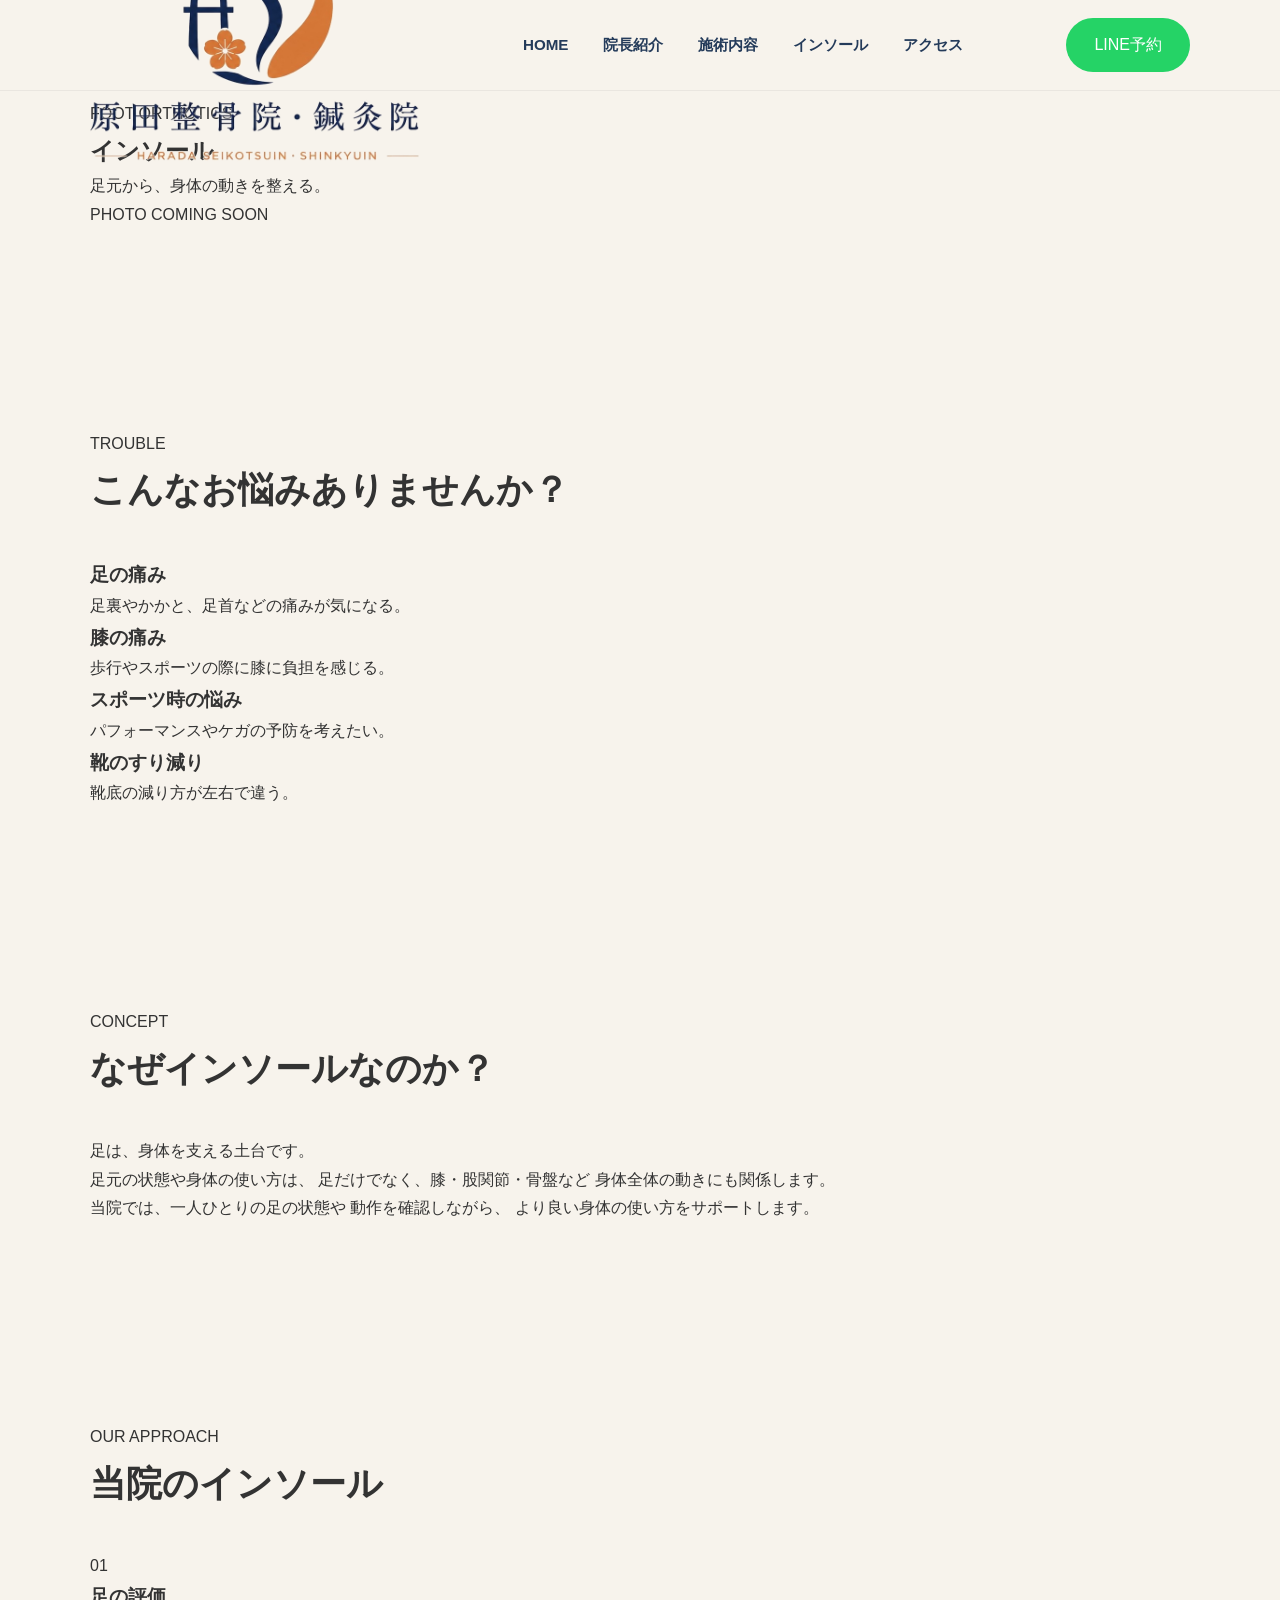
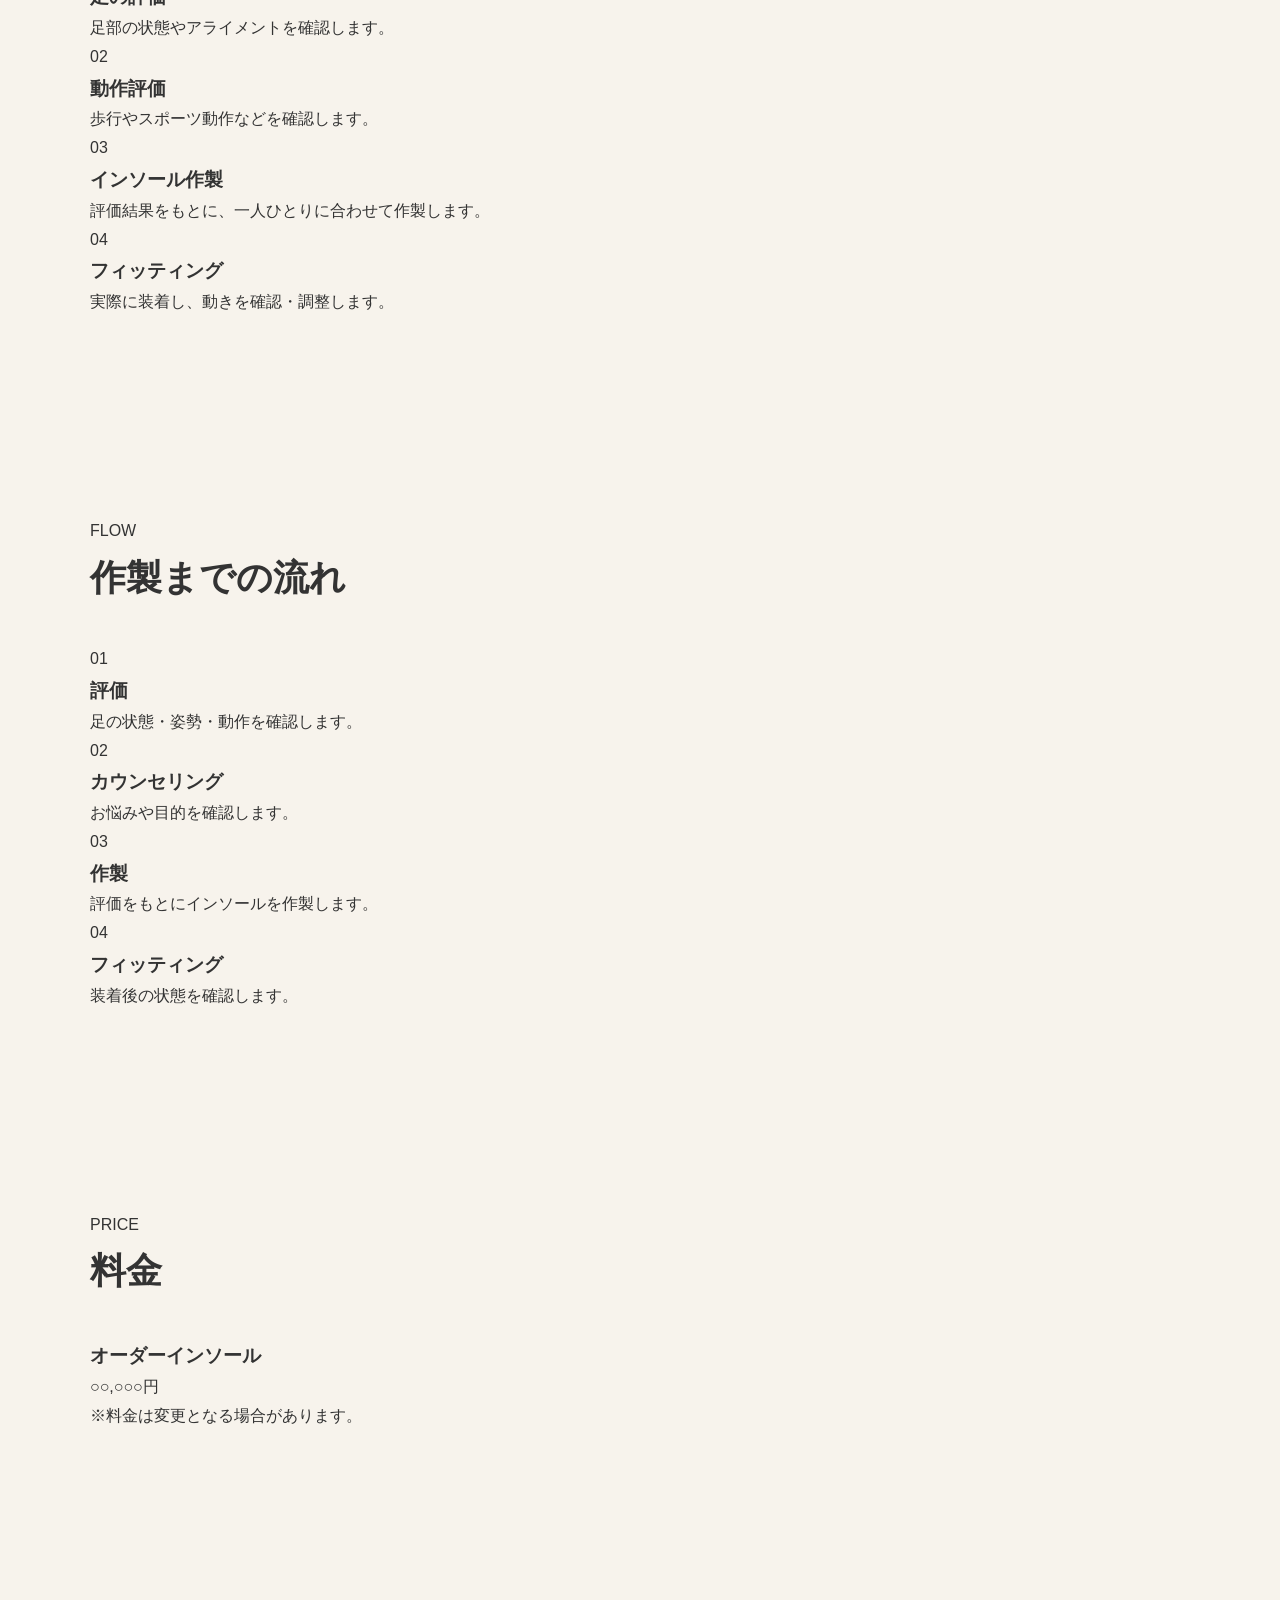
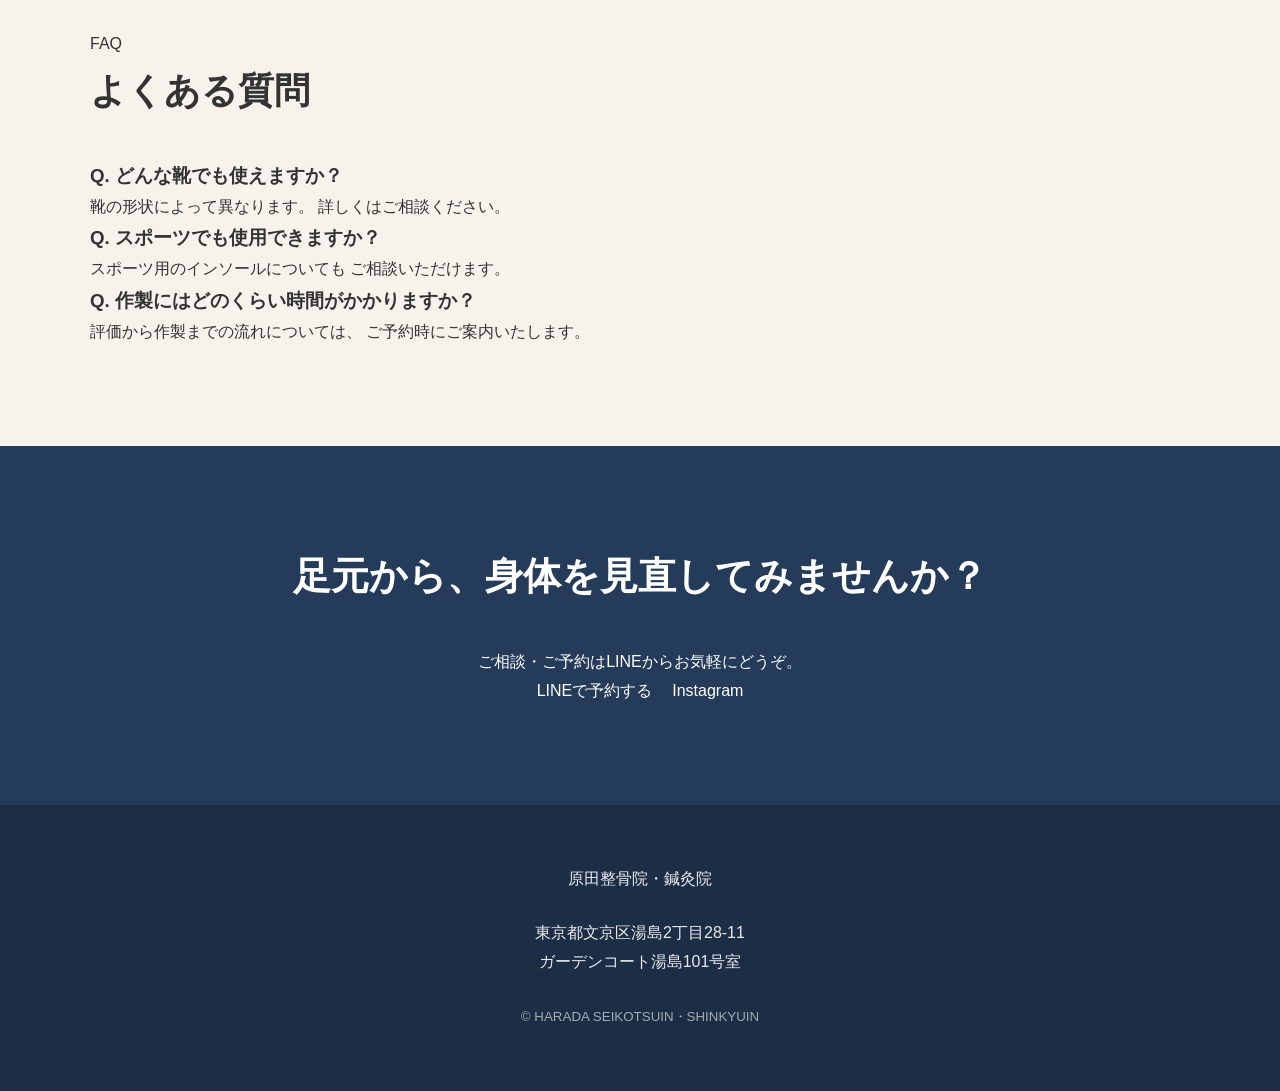
==== insole.html @ f0c3539f "Create insole.html" ====
<!DOCTYPE html>
<html lang="ja">

<head>
    <meta charset="UTF-8">

    <meta name="viewport" content="width=device-width, initial-scale=1.0">

    <title>インソール | 原田整骨院・鍼灸院</title>

    <meta name="description"
        content="原田整骨院・鍼灸院のインソールについて。足元から身体の動きを整え、一人ひとりに合わせたインソールをご提案します。">

    <link rel="stylesheet" href="style.css">

</head>

<body>

<!-- ==========================
     Header
=========================== -->

<header class="header">

    <div class="container header-inner">

        <a href="index.html" class="logo">
            <img src="logo-transparent.png" alt="原田整骨院・鍼灸院">
        </a>

        <nav class="nav">
            <ul>
                <li><a href="index.html">HOME</a></li>
                <li><a href="index.html#about">院長紹介</a></li>
                <li><a href="index.html#treatment">施術内容</a></li>
                <li><a href="insole.html">インソール</a></li>
                <li><a href="index.html#access">アクセス</a></li>
            </ul>
        </nav>

        <a href="https://line.me/R/ti/p/@600itvvo"
           class="reserve-btn">
            LINE予約
        </a>

        <button class="hamburger">
            <span></span>
            <span></span>
            <span></span>
        </button>

    </div>

</header>


<!-- ==========================
     Page Hero
=========================== -->

<section class="insole-hero">

    <div class="container">

        <p class="section-label">
            FOOT ORTHOTICS
        </p>

        <h1>
            インソール
        </h1>

        <p class="insole-catch">
            足元から、身体の動きを整える。
        </p>

        <div class="insole-hero-image">
            <span>PHOTO COMING SOON</span>
        </div>

    </div>

</section>


<!-- ==========================
     Trouble
=========================== -->

<section class="insole-section">

    <div class="container">

        <p class="section-label">
            TROUBLE
        </p>

        <h2>
            こんなお悩みありませんか？
        </h2>

        <div class="insole-trouble-grid">

            <div class="insole-card">
                <h3>足の痛み</h3>
                <p>
                    足裏やかかと、足首などの痛みが気になる。
                </p>
            </div>

            <div class="insole-card">
                <h3>膝の痛み</h3>
                <p>
                    歩行やスポーツの際に膝に負担を感じる。
                </p>
            </div>

            <div class="insole-card">
                <h3>スポーツ時の悩み</h3>
                <p>
                    パフォーマンスやケガの予防を考えたい。
                </p>
            </div>

            <div class="insole-card">
                <h3>靴のすり減り</h3>
                <p>
                    靴底の減り方が左右で違う。
                </p>
            </div>

        </div>

    </div>

</section>


<!-- ==========================
     Concept
=========================== -->

<section class="insole-section insole-section-beige">

    <div class="container narrow">

        <p class="section-label">
            CONCEPT
        </p>

        <h2>
            なぜインソールなのか？
        </h2>

        <p class="insole-lead">
            足は、身体を支える土台です。
        </p>

        <p>
            足元の状態や身体の使い方は、
            足だけでなく、膝・股関節・骨盤など
            身体全体の動きにも関係します。
        </p>

        <p>
            当院では、一人ひとりの足の状態や
            動作を確認しながら、
            より良い身体の使い方をサポートします。
        </p>

    </div>

</section>


<!-- ==========================
     Point
=========================== -->

<section class="insole-section">

    <div class="container">

        <p class="section-label">
            OUR APPROACH
        </p>

        <h2>
            当院のインソール
        </h2>

        <div class="insole-points">

            <div class="insole-point">
                <span>01</span>
                <h3>足の評価</h3>
                <p>
                    足部の状態やアライメントを確認します。
                </p>
            </div>

            <div class="insole-point">
                <span>02</span>
                <h3>動作評価</h3>
                <p>
                    歩行やスポーツ動作などを確認します。
                </p>
            </div>

            <div class="insole-point">
                <span>03</span>
                <h3>インソール作製</h3>
                <p>
                    評価結果をもとに、一人ひとりに合わせて作製します。
                </p>
            </div>

            <div class="insole-point">
                <span>04</span>
                <h3>フィッティング</h3>
                <p>
                    実際に装着し、動きを確認・調整します。
                </p>
            </div>

        </div>

    </div>

</section>


<!-- ==========================
     Flow
=========================== -->

<section class="insole-section insole-section-beige">

    <div class="container">

        <p class="section-label">
            FLOW
        </p>

        <h2>
            作製までの流れ
        </h2>

        <div class="insole-flow">

            <div>
                <span>01</span>
                <h3>評価</h3>
                <p>足の状態・姿勢・動作を確認します。</p>
            </div>

            <div>
                <span>02</span>
                <h3>カウンセリング</h3>
                <p>お悩みや目的を確認します。</p>
            </div>

            <div>
                <span>03</span>
                <h3>作製</h3>
                <p>評価をもとにインソールを作製します。</p>
            </div>

            <div>
                <span>04</span>
                <h3>フィッティング</h3>
                <p>装着後の状態を確認します。</p>
            </div>

        </div>

    </div>

</section>


<!-- ==========================
     Price
=========================== -->

<section class="insole-section">

    <div class="container narrow">

        <p class="section-label">
            PRICE
        </p>

        <h2>
            料金
        </h2>

        <div class="price-box">

            <h3>
                オーダーインソール
            </h3>

            <p class="price">
                ○○,○○○円
            </p>

            <p>
                ※料金は変更となる場合があります。
            </p>

        </div>

    </div>

</section>


<!-- ==========================
     FAQ
=========================== -->

<section class="insole-section insole-section-beige">

    <div class="container narrow">

        <p class="section-label">
            FAQ
        </p>

        <h2>
            よくある質問
        </h2>

        <div class="faq">

            <div class="faq-item">
                <h3>Q. どんな靴でも使えますか？</h3>
                <p>
                    靴の形状によって異なります。
                    詳しくはご相談ください。
                </p>
            </div>

            <div class="faq-item">
                <h3>Q. スポーツでも使用できますか？</h3>
                <p>
                    スポーツ用のインソールについても
                    ご相談いただけます。
                </p>
            </div>

            <div class="faq-item">
                <h3>Q. 作製にはどのくらい時間がかかりますか？</h3>
                <p>
                    評価から作製までの流れについては、
                    ご予約時にご案内いたします。
                </p>
            </div>

        </div>

    </div>

</section>


<!-- ==========================
     CTA
=========================== -->

<section class="cta">

    <div class="container">

        <h2>
            足元から、身体を見直してみませんか？
        </h2>

        <p>
            ご相談・ご予約はLINEからお気軽にどうぞ。
        </p>

        <div class="cta-buttons">

            <a href="https://line.me/R/ti/p/@600itvvo"
               class="cta-btn">
                LINEで予約する
            </a>

            <a href="https://www.instagram.com/haradaseikotuin.sinkyuin/"
               class="cta-btn"
               target="_blank"
               rel="noopener">
                Instagram
            </a>

        </div>

    </div>

</section>


<!-- ==========================
     Footer
=========================== -->

<footer class="footer">

    <div class="container">

        <p>
            原田整骨院・鍼灸院
        </p>

        <p>
            東京都文京区湯島2丁目28-11<br>
            ガーデンコート湯島101号室
        </p>

        <small>
            © HARADA SEIKOTSUIN・SHINKYUIN
        </small>

    </div>

</footer>

</body>
</html>
---- style.css ----
/* ===============================
   Harada Osteopathic Clinic
   style.css
=============================== */

:root{

    --main:#243B5A;
    --accent:#C7A66A;
    --bg:#F7F3EC;
    --white:#ffffff;
    --text:#333333;

}

*{
    margin:0;
    padding:0;
    box-sizing:border-box;
}

html{

    scroll-behavior:smooth;

}

body{

    font-family:"Noto Sans JP",sans-serif;

    background:var(--bg);

    color:var(--text);

    line-height:1.8;

    overflow-x:hidden;

}

img{

    width:100%;

    display:block;

}

a{

    text-decoration:none;

    color:inherit;

}

ul{

    list-style:none;

}

.container{

    width:min(1100px,90%);

    margin:auto;

}

section{

    padding:100px 0;

}

/* ===============================
Section
=============================== */

.section-subtitle{

    color:var(--accent);

    letter-spacing:.2em;

    font-size:.9rem;

    margin-bottom:10px;

    text-transform:uppercase;

}

.section-title{

    font-family:"Noto Serif JP",serif;

    color:var(--main);

    font-size:2.4rem;

    line-height:1.5;

    margin-bottom:50px;

}

/* ===============================
Header
=============================== */

.header{

    position:fixed;

    top:0;

    left:0;

    width:100%;

    z-index:999;

    background:rgba(247,243,236,.95);

    backdrop-filter:blur(10px);

    border-bottom:1px solid rgba(0,0,0,.05);

}

.header-inner{

    height:90px;

    display:flex;

    justify-content:space-between;

    align-items:center;

}

.logo{

    font-family:"Noto Serif JP",serif;

    font-size:1.3rem;

    color:var(--main);

    font-weight:bold;

}

.nav ul{

    display:flex;

    gap:35px;

}

.nav a{

    color:var(--main);

    transition:.3s;

    font-size:.95rem;

}

.nav a:hover{

    color:var(--accent);

}

.reserve-btn{

    background:#25D366;

    color:#fff;

    padding:13px 28px;

    border-radius:50px;

    transition:.3s;

}

.reserve-btn:hover{

    transform:translateY(-3px);

}

.hamburger{

    display:none;

}

/* ===============================
Hero
=============================== */

.hero{

    padding-top:180px;

    padding-bottom:120px;

}

.hero-inner{

    display:grid;

    grid-template-columns:1fr 1fr;

    gap:70px;

    align-items:center;

}

.hero-copy-small{

    color:var(--accent);

    letter-spacing:.25em;

    margin-bottom:15px;

}

.hero h1{

    font-family:"Noto Serif JP",serif;

    color:var(--main);

    font-size:3.8rem;

    line-height:1.35;

    margin-bottom:30px;

}

.hero-description{

    font-size:1.05rem;

    margin-bottom:40px;

}

.hero-buttons{

    display:flex;

    gap:20px;

    flex-wrap:wrap;

}

.btn{

    display:inline-block;

    padding:15px 38px;

    border-radius:50px;

    transition:.35s;

    font-weight:bold;

}

.btn:hover{

    transform:translateY(-4px);

}

.btn.line{

    background:#25D366;

    color:#fff;

}

.instagram-btn{
    display:inline-block;
    padding:12px 25px;
    border:2px solid var(--main);
    border-radius:50px;
    color:var(--main);
    font-weight:bold;
    text-decoration:none;
    transition:.3s;
}

.instagram-btn:hover{
    background:var(--main);
    color:#fff;
    transform:translateY(-3px);
}

btn.instagram{
    background:transparent;
    color:#fff;
    border:2px solid #fff;
}

.btn.instagram:hover{
    background:#fff;
    color:var(--main);
}

.btn.tel{

    background:var(--main);

    color:#fff;

}

.hero-image{

    aspect-ratio:4/5;

    border-radius:30px;

    background:#ddd;

    display:flex;

    justify-content:center;

    align-items:center;

    overflow:hidden;

}

.coming{

    text-align:center;

    color:#777;

}

.coming span{

    display:block;

    letter-spacing:.3em;

    margin-bottom:10px;

}

.coming strong{

    font-size:1.4rem;

}

/* ===============================
Problems
=============================== */

.problem-grid{

    display:grid;

    grid-template-columns:repeat(2,1fr);

    gap:30px;

}

.problem-card{

    background:#fff;

    padding:35px;

    border-radius:20px;

    transition:.35s;

    box-shadow:0 10px 25px rgba(0,0,0,.05);

}

.problem-card:hover{

    transform:translateY(-8px);

    box-shadow:0 20px 40px rgba(0,0,0,.12);

}

.problem-card h3{

    color:var(--main);

    margin-bottom:15px;

    font-family:"Noto Serif JP",serif;

}

/* ===============================
Reason
=============================== */

.reason-grid{

    display:grid;

    grid-template-columns:repeat(3,1fr);

    gap:30px;

}

.reason-card{

    background:#fff;

    padding:40px 30px;

    border-radius:20px;

    box-shadow:0 10px 30px rgba(0,0,0,.05);

    transition:.35s;

}

.reason-card:hover{

    transform:translateY(-10px);

    box-shadow:0 20px 40px rgba(0,0,0,.12);

}

.reason-card span{

    display:inline-block;

    color:var(--accent);

    font-size:2rem;

    font-family:"Noto Serif JP",serif;

    margin-bottom:20px;

}

.reason-card h3{

    color:var(--main);

    margin-bottom:20px;

    line-height:1.6;

    font-family:"Noto Serif JP",serif;

}

/* ===============================
About
=============================== */

.about-inner{

    display:grid;

    grid-template-columns:1fr 1fr;

    gap:70px;

    align-items:center;

}

.about-image{

    background:#ddd;

    aspect-ratio:4/5;

    border-radius:25px;

    display:flex;

    justify-content:center;

    align-items:center;

}

.about-text h3{

    font-size:2rem;

    color:var(--main);

    margin-bottom:20px;

    font-family:"Noto Serif JP",serif;

}

.about-text p{

    margin-bottom:35px;

}

.more-btn{

    display:inline-block;

    padding:15px 35px;

    border:2px solid var(--main);

    color:var(--main);

    border-radius:50px;

    transition:.35s;

    font-weight:bold;

}

.more-btn:hover{

    background:var(--main);

    color:#fff;

}

/* ===============================
Treatment
=============================== */

.treatment{

    background:#fff;

}

.treatment-grid{

    display:grid;

    grid-template-columns:repeat(2,1fr);

    gap:30px;

}

.treatment-card{

    border-left:5px solid var(--accent);

    background:var(--bg);

    padding:35px;

    border-radius:18px;

    transition:.3s;

}

.treatment-card:hover{

    transform:translateY(-6px);

}

.treatment-card h3{

    color:var(--main);

    margin-bottom:15px;

    font-family:"Noto Serif JP",serif;

}

/* ===============================
Insole
=============================== */

.insole{

    background:var(--bg);

}

.insole-inner{

    display:grid;

    grid-template-columns:1fr 1fr;

    gap:70px;

    align-items:center;

}

.insole-image{

    background:#ddd;

    aspect-ratio:4/5;

    border-radius:25px;

    display:flex;

    justify-content:center;

    align-items:center;

}

/* ===============================
Time
=============================== */

.time{

    background:#fff;

}

.time-table{

    width:100%;

    border-collapse:collapse;

    background:#fff;

    overflow:hidden;

    border-radius:20px;

    box-shadow:0 10px 30px rgba(0,0,0,.05);

}

.time-table th,
.time-table td{

    border:1px solid #eee;

    padding:18px;

    text-align:center;

}

.time-table th{

    background:var(--main);

    color:#fff;

}

.time-table td:first-child{

    font-weight:bold;

    background:#f9f9f9;

}

.note{

    margin-top:20px;

    color:#777;

}

/* ===============================
Access
=============================== */

.access-box{

    background:#fff;

    padding:50px;

    border-radius:25px;

    box-shadow:0 10px 30px rgba(0,0,0,.05);

}

.access-box h3{

    color:var(--main);

    font-family:"Noto Serif JP",serif;

    margin-bottom:20px;

}

.access-box p{

    margin-bottom:18px;

}

/* ===============================
CTA
=============================== */

.cta{

    background:var(--main);

    color:#fff;

    text-align:center;

}

.cta h2{

    font-family:"Noto Serif JP",serif;

    font-size:2.4rem;

    margin-bottom:40px;

    line-height:1.6;

}

.cta-buttons{

    display:flex;

    justify-content:center;

    gap:20px;

    flex-wrap:wrap;

}

/* ===============================
Footer
=============================== */

.footer{

    background:#1c2d46;

    color:#fff;

    text-align:center;

    padding:60px 20px;

}

.footer h2{

    font-family:"Noto Serif JP",serif;

    margin-bottom:15px;

}

.footer p{

    margin-bottom:25px;

    opacity:.9;

}

.footer small{

    opacity:.6;

}

/* ===============================
Fade Animation
=============================== */

.fade{

    opacity:0;

    transform:translateY(40px);

    transition:all .8s ease;

}

.fade.show{

    opacity:1;

    transform:translateY(0);

}

/* ===============================
Responsive
=============================== */

@media (max-width:900px){

    section{
        padding:70px 0;
    }

    .header-inner{
        height:75px;
    }

    .nav{

        position:fixed;

        top:75px;

        right:-100%;

        width:280px;

        height:calc(100vh - 75px);

        background:#fff;

        transition:.35s;

        padding:40px 30px;

        box-shadow:-10px 0 30px rgba(0,0,0,.08);

    }

    .nav.active{
        right:0;
    }

    .nav ul{

        display:flex;

        flex-direction:column;

        gap:25px;

    }

    .reserve-btn{
        display:none;
    }

    .hamburger{

        display:flex;

        width:42px;

        height:42px;

        border:none;

        background:none;

        flex-direction:column;

        justify-content:center;

        gap:7px;

        cursor:pointer;

    }

    .hamburger span{

        width:30px;

        height:2px;

        background:var(--main);

        transition:.3s;

    }

    .hero-inner,
    .about-inner,
    .insole-inner{

        grid-template-columns:1fr;

        gap:40px;

    }

    .hero{

        padding-top:130px;

    }

    .hero h1{

        font-size:2.5rem;

    }

    .section-title{

        font-size:2rem;

    }

    .problem-grid,
    .treatment-grid,
    .reason-grid{

        grid-template-columns:1fr;

    }

    .time-table{

        font-size:.85rem;

    }

    .access-box{

        padding:35px;

    }

    .cta h2{

        font-size:1.8rem;

    }

}

@media (max-width:600px){

    .container{

        width:92%;

    }

    .hero-description{

        font-size:.95rem;

    }

    .btn,
    .more-btn{

        width:100%;

        text-align:center;

    }

    .hero-buttons,
    .cta-buttons{

        flex-direction:column;

    }

    .problem-card,
    .reason-card,
    .treatment-card{

        padding:25px;

    }

    .section-title{

        font-size:1.8rem;

    }

    .about-text h3{

        font-size:1.7rem;

    }

    .time-table th,
    .time-table td{

        padding:12px 6px;

    }

}

/* ===============================
Hover Effects
=============================== */

.logo,
.nav a,
.reserve-btn,
.btn,
.more-btn{

    transition:all .3s ease;

}

.logo:hover{

    opacity:.8;

}

.nav a:hover{

    color:var(--accent);

}

.btn:hover,
.reserve-btn:hover,
.more-btn:hover{

    transform:translateY(-3px);

}

/* ===============================
Utility
=============================== */

.hidden{

    display:none;

}

.text-center{

    text-align:center;

}
2026.07.07 火曜日
14:56 奥田ほのか 七夕
2026.07.09 木曜日
20:21 奥田ほのか お疲れ様です。
昨日お話しさせていただいた、備品購入の希望をリストにまとめたものを送らせていただきます。
ご検討の程、よろしくお願いいたします。
2026.07.10 金曜日
16:26 奥田ほのか ケーラー脂肪対
16:34 奥田ほのか 背屈制限の原因
底屈筋のタイトネス（腓腹筋、ヒラメ筋、長母趾屈筋、長趾伸筋、後脛骨筋）
前脛骨筋の筋発揮不足
距骨の後方滑り込み制限
アキレス腱周囲のタイトネス
16:36 奥田ほのか 長母趾屈筋
→母趾伸展させた状態から背屈で母趾伸展していない状態と比べる
→タイトネスあり：長母趾屈筋のTP

伸筋も同じ
2026.07.11 土曜日
17:34 奥田ほのか コンタクト後ろに下がらないところで止まって左右リアクション
2026.07.16 木曜日
12:21 奥田ほのか サークルダッシュ（ミラー）
腹筋
ボックスジャンプ
ラダー　シャッフル後　右側左側
ランジジャンプ
20秒15秒
2026.07.17 金曜日
22:39 奥田ほのか 【奥田穂乃香】2026年6月分請求書.zip
2026.07.18 土曜日
19:26 奥田ほのか 415
2026.07.20 月曜日
16:37 奥田ほのか https://photos.app.goo.gl/GC2cxviWHoHUkERJA
2026.07.22 水曜日
13:16 奥田ほのか アスリハ
身体評価
スポーツマッサージ
運動療法
救急処置
整形外科的テスト
2026.07.24 金曜日
13:24 奥田ほのか 24（金）16:30、17:30
27（月）16:30 17:00
28（火）16:30 20:30
29（水）17:30 18:00 20:00
2026.07.26 日曜日
16:19 奥田ほのか <!DOCTYPE html>

<html lang="ja">

<head>

  <meta charset="UTF-8">

  <meta name="viewport" content="width=device-width, initial-scale=1.0">

  <title>原田整骨院・鍼灸院</title>

</head>

<body>

  <h1>奥田スポーツ接骨院</h1>

  <p>スポーツ障害・ケガのサポートを中心に、

  地域の皆さまの健康をサポートします。</p>

  <h2>対応するお悩み</h2>

  <ul>

    <li>腰痛</li>

    <li>肩の痛み</li>

    <li>足関節捻挫</li>

    <li>オスグッド</li>

    <li>スポーツ障害</li>

  </ul>

  <h2>お問い合わせ</h2>

  <p>電話：000-0000-0
16:25 奥田ほのか https://okudahonoka.github.io/seikotuin/
2026.07.27 月曜日
09:10 奥田ほのか <!DOCTYPE html>
<html lang="ja">
<head>
    <meta charset="UTF-8">
    <meta name="viewport" content="width=device-width, initial-scale=1.0">
    <title>原田整骨院・鍼灸院 | スポーツ障害・腰痛・肩こり</title>

    <meta name="description" content="スポーツ障害から慢性的な痛みまで。原田整骨院・鍼灸院では、一人ひとりに合わせた根本改善を目指す施術をご提供します。">

    <link rel="stylesheet" href="style.css">
</head>

<body>

<header>
    <div class="container">

        <h1>原田整骨院・鍼灸院</h1>

        <nav>
            <ul>
                <li><a href="#">ホーム</a></li>
                <li><a href="#">当院について</a></li>
                <li><a href="#">施術内容</a></li>
                <li><a href="#">院長紹介</a></li>
                <li><a href="#">アクセス</a></li>
            </ul>
        </nav>

    </div>
</header>

<section class="hero">

    <div class="hero-text">

        <p class="sub-title">
            ケガで夢を断念する人をなくす
        </p>

        <h2>
            スポーツ外傷から<br>
            慢性的な痛みまで。
        </h2>

        <p class="lead">
            一人ひとりに合わせた施術で<br>
            根本改善を目指します。
        </p>

        <div class="button-area">

            <a href="#" class="btn line">
                LINEで予約
            </a>

            <a href="tel:0000000000" class="btn tel">
                電話する
            </a>

        </div>

    </div>

    <div class="hero-image">

        <div class="image-placeholder">

            写真準備中

        </div>

    </div>

</section>

<section>

<h2>このようなお悩みはありませんか？</h2>

<ul>

<li>スポーツ障害</li>
<li>腰痛</li>
<li>肩の痛み</li>
<li>首の痛み</li>
<li>足関節捻挫</li>
<li>オスグッド</li>
<li>肉離れ</li>
<li>姿勢のゆがみ</li>

</ul>

</section>

<section>

<h2>院長メッセージ</h2>

<h3>ケガで夢を断念する人をなくす。</h3>

<p>

私は高校時代、甲子園出場を目指して野球に打ち込み、
多くのケガを経験しました。

その経験から柔道整復師・鍼灸師となり、
接骨院院長やスポーツトレーナーとして
数多くの患者様・アスリートをサポートしてきました。

当院では一時的な痛みの緩和だけではなく、
原因を見極め、根本改善を目指した施術をご提供します。

</p>

</section>

<section>

<h2>診療時間</h2>

<p>

9:00〜22:00（完全予約制）

</p>

</section>

<footer>

<p>

© 原田整骨院・鍼灸院

</p>

</footer>

<script src="script.js"></script>

</body>
</html>
09:38 奥田ほのか /* ===== Google Fonts ===== */
@import url('https://fonts.googleapis.com/css2?family=Noto+Sans+JP:wght@300;400;500;700&family=Noto+Serif+JP:wght@500;700&display=swap');

:root{
    --bg:#F7F3EC;
    --navy:#243B5A;
    --gold:#C8A96A;
    --white:#ffffff;
    --line:#06C755;
    --text:#555;
}

*{
    margin:0;
    padding:0;
    box-sizing:border-box;
}

html{
    scroll-behavior:smooth;
}

body{
    font-family:'Noto Sans JP',sans-serif;
    background:var(--bg);
    color:var(--text);
    line-height:1.8;
}

.container{
    width:min(1100px,90%);
    margin:auto;
}

/* ---------- Header ---------- */

header{
    position:sticky;
    top:0;
    background:rgba(247,243,236,.92);
    backdrop-filter:blur(12px);
    border-bottom:1px solid rgba(0,0,0,.05);
    z-index:1000;
}

header .container{
    display:flex;
    justify-content:space-between;
    align-items:center;
    padding:20px 0;
}

header h1{
    color:var(--navy);
    font-family:'Noto Serif JP',serif;
    font-size:28px;
}

nav ul{
    display:flex;
    gap:30px;
    list-style:none;
}

nav a{
    text-decoration:none;
    color:var(--navy);
    font-weight:600;
    transition:.3s;
}

nav a:hover{
    color:var(--gold);
}

/* ---------- Hero ---------- */

.hero{
    display:grid;
    grid-template-columns:1fr 1fr;
    align-items:center;
    gap:60px;
    padding:100px 8%;
}

.sub-title{
    color:var(--gold);
    font-weight:bold;
    letter-spacing:2px;
    margin-bottom:20px;
}

.hero h2{
    font-size:54px;
    line-height:1.3;
    color:var(--navy);
    font-family:'Noto Serif JP',serif;
    margin-bottom:25px;
}

.lead{
    font-size:18px;
    margin-bottom:40px;
}

.button-area{
    display:flex;
    gap:20px;
    flex-wrap:wrap;
}

.btn{
    display:inline-block;
    padding:16px 36px;
    border-radius:50px;
    text-decoration:none;
    font-weight:bold;
    transition:.3s;
}

.btn.line{
    background:var(--line);
    color:#fff;
}

.btn.tel{
    background:var(--navy);
    color:#fff;
}

.btn:hover{
    transform:translateY(-3px);
    box-shadow:0 12px 30px rgba(0,0,0,.15);
}

.image-placeholder{
    height:520px;
    border-radius:30px;
    background:#e7dfd2;
    display:flex;
    justify-content:center;
    align-items:center;
    color:var(--navy);
    font-size:22px;
    font-weight:bold;
}

/* ---------- Section ---------- */

section{
    padding:90px 8%;
}

section h2{
    color:var(--navy);
    font-size:36px;
    font-family:'Noto Serif JP',serif;
    margin-bottom:35px;
}

section ul{
    display:grid;
    grid-template-columns:repeat(auto-fit,minmax(220px,1fr));
    gap:18px;
    list-style:none;
}

section li{
    background:#fff;
    padding:24px;
    border-radius:18px;
    box-shadow:0 10px 25px rgba(0,0,0,.06);
}

/* ---------- Footer ---------- */

footer{
    background:var(--navy);
    color:#fff;
    text-align:center;
    padding:35px;
}

/* ---------- Responsive ---------- */

@media(max-width:900px){

.hero{
grid-template-columns:1fr;
text-align:center;
}

nav{
display:none;
}

.hero h2{
font-size:38px;
}

.button-area{
justify-content:center;
}

.image-placeholder{
height:300px;
}

}
12:09 奥田ほのか https://youtu.be/EIhqhlUgwLI?si=lXAwJMpZZUDRVkdK
12:10 奥田ほのか https://youtu.be/A_9jmEAjHQM?si=v0rAvtOOa3PCB-cD
12:11 奥田ほのか https://youtu.be/SWFkmvtr1WA?si=xOKcpfCeTRbE34NG
13:07 奥田ほのか 画像
13:07 奥田ほのか 画像
13:07 奥田ほのか 画像
13:08 奥田ほのか 画像
13:08 奥田ほのか 画像
15:46 奥田ほのか <!DOCTYPE html>
<html lang="ja">

<head>
    <meta charset="UTF-8">
    <meta name="viewport" content="width=device-width, initial-scale=1.0">

    <title>原田整骨院・鍼灸院｜文京区湯島</title>

    <meta name="description"
        content="文京区湯島の原田整骨院・鍼灸院。スポーツによるケガから肩こり・腰痛・姿勢改善まで、一人ひとりに合わせた施術をご提供します。">

    <link rel="preconnect" href="https://fonts.googleapis.com">
    <link rel="preconnect" href="https://fonts.gstatic.com" crossorigin>

    <link href="https://fonts.googleapis.com/css2?family=Noto+Sans+JP:wght@300;400;500;700&family=Noto+Serif+JP:wght@500;700&display=swap"
        rel="stylesheet">

    <link rel="stylesheet" href="css/style.css">
</head>

<body>

    <!-- ==========================
        Header
    =========================== -->

    <header class="header">

        <div class="container header-inner">

            <a href="#" class="logo">
                <span>原田整骨院・鍼灸院</span>
            </a>

            <nav class="nav">

                <ul>

                    <li><a href="#">HOME</a></li>

                    <li><a href="#about">院長紹介</a></li>

                    <li><a href="#treatment">施術内容</a></li>

                    <li><a href="#insole">インソール</a></li>

                    <li><a href="#access">アクセス</a></li>

                </ul>

            </nav>

            <a href="#" class="reserve-btn">
                LINE予約
            </a>

            <button class="hamburger">

                <span></span>
                <span></span>
                <span></span>

            </button>

        </div>

    </header>





    <!-- ==========================
        Hero
    =========================== -->

    <section class="hero">

        <div class="container hero-inner">

            <div class="hero-text">

                <p class="hero-copy-small">
                    SPORTS × MEDICAL
                </p>

                <h1>

                    ケガで夢を<br>
                    断念する人をなくす。

                </h1>

                <p class="hero-description">

                    スポーツによるケガから、<br>
                    日常生活のお身体の不調まで。

                    <br><br>

                    一人ひとりの想いに寄り添い、
                    根本改善を目指す
                    整骨院・鍼灸院です。

                </p>

                <div class="hero-buttons">

                    <a href="#" class="btn line">

                        LINE予約

                    </a>

                    <a href="#" class="btn tel">

                        電話する

                    </a>

                </div>

            </div>

            <div class="hero-image">

                <div class="coming">

                    <span>PHOTO</span>

                    <strong>COMING SOON</strong>

                </div>

            </div>

        </div>

    </section>





    <!-- ==========================
        Problems
    =========================== -->

    <section class="problems fade">

        <div class="container">

            <p class="section-subtitle">

                TROUBLE

            </p>

            <h2 class="section-title">

                このようなお悩みは<br>
                ありませんか？

            </h2>

            <div class="problem-grid">

                <div class="problem-card">

                    <h3>スポーツでケガをした</h3>

                    <p>
                        捻挫・肉離れ・打撲・骨折後のリハビリなど、
                        競技復帰までサポートします。
                    </p>

                </div>

                <div class="problem-card">

                    <h3>肩こり・腰痛がつらい</h3>

                    <p>
                        慢性的な痛みの原因を見つけ、
                        根本改善を目指します。
                    </p>

                </div>

                <div class="problem-card">

                    <h3>姿勢を改善したい</h3>

                    <p>

                        猫背や身体のバランスを整え、
                        再発しにくい身体づくりを行います。

                    </p>

                </div>

                <div class="problem-card">

                    <h3>パフォーマンスを上げたい</h3>

                    <p>

                        身体の使い方や足元から見直し、
                        ケガをしにくい身体へ導きます。

                    </p>

                </div>

            </div>

        </div>

    </section>






    <!-- ==========================
        Reason
    =========================== -->

    <section class="reason fade">

        <div class="container">

            <p class="section-subtitle">

                REASON

            </p>

            <h2 class="section-title">

                原田整骨院・鍼灸院が<br>
                選ばれる理由

            </h2>

            <div class="reason-grid">

                <article class="reason-card">

                    <span>01</span>

                    <h3>

                        スポーツ現場で培った<br>
                        豊富な経験

                    </h3>

                    <p>

                        多くの選手を支えてきた経験をもとに、
                        一人ひとりに最適な施術をご提案します。

                    </p>

                </article>

                <article class="reason-card">

                    <span>02</span>

                    <h3>

                        ケガを経験したからこそ<br>
                        寄り添える施術

                    </h3>

                    <p>

                        不安や焦りにも寄り添い、
                        心身ともにサポートします。

                    </p>

                </article>

                <article class="reason-card">

                    <span>03</span>

                    <h3>

                        根本改善を目指す<br>
                        オーダーメイド施術

                    </h3>

                    <p>

                        痛みだけではなく、
                        原因までしっかり評価して施術します。

                    </p>

                </article>

                <article class="reason-card">

                    <span>04</span>

                    <h3>

                        柔道整復師・鍼灸師の<br>
                        ダブルライセンス

                    </h3>

                    <p>

                        幅広い症状に対応できる知識と技術で、
                        最適な施術をご提供します。

                    </p>

                </article>

                <article class="reason-card">

                    <span>05</span>

                    <h3>

                        姿勢分析・<br>
                        インソールサポート

                    </h3>

                    <p>

                        足元から身体全体を見直し、
                        再発予防・パフォーマンス向上を目指します。

                    </p>

                </article>

                <article class="reason-card">

                    <span>06</span>

                    <h3>

                        完全予約制で<br>
                        待ち時間を最小限に

                    </h3>

                    <p>

                        お一人おひとりとしっかり向き合うため、
                        ゆとりのある予約制を採用しています。

                    </p>

                </article>

            </div>

        </div>

    </section>
15:49 奥田ほのか     <!-- ==========================
        About
    =========================== -->

    <section class="about fade" id="about">

        <div class="container about-inner">

            <div class="about-image">

                <div class="coming">

                    <span>DIRECTOR</span>

                    <strong>COMING SOON</strong>

                </div>

            </div>

            <div class="about-text">

                <p class="section-subtitle">
                    DIRECTOR
                </p>

                <h2 class="section-title">
                    院長紹介
                </h2>

                <h3>
                    原田 健太郎
                </h3>

                <p>
                    「ケガで夢を断念する人をなくす。」
                    この想いを胸に、スポーツ現場や臨床経験で培った知識と技術を活かし、
                    一人ひとりに寄り添った施術をご提供します。
                </p>

                <a href="about.html" class="more-btn">
                    詳しく見る
                </a>

            </div>

        </div>

    </section>



    <!-- ==========================
        Treatment
    =========================== -->

    <section class="treatment fade" id="treatment">

        <div class="container">

            <p class="section-subtitle">
                TREATMENT
            </p>

            <h2 class="section-title">
                施術内容
            </h2>

            <div class="treatment-grid">

                <div class="treatment-card">
                    <h3>保険診療</h3>
                    <p>捻挫・打撲・肉離れなど急性外傷に対応します。</p>
                </div>

                <div class="treatment-card">
                    <h3>自費施術</h3>
                    <p>肩こり・腰痛・慢性的な不調の根本改善を目指します。</p>
                </div>

                <div class="treatment-card">
                    <h3>鍼灸施術</h3>
                    <p>身体の自然治癒力を高め、症状改善をサポートします。</p>
                </div>

                <div class="treatment-card">
                    <h3>姿勢・骨格調整</h3>
                    <p>姿勢や身体のバランスを整え、再発予防を目指します。</p>
                </div>

            </div>

        </div>

    </section>



    <!-- ==========================
        Insole
    =========================== -->

    <section class="insole fade" id="insole">

        <div class="container insole-inner">

            <div class="insole-text">

                <p class="section-subtitle">
                    INSOLE
                </p>

                <h2 class="section-title">
                    インソールサポート
                </h2>

                <p>

                    足元から身体を整えることで、
                    ケガの予防・再発防止・競技力向上を目指します。

                    <br><br>

                    スポーツ選手から日常生活で足のお悩みを抱える方まで
                    幅広く対応しています。

                </p>

                <a href="insole.html" class="more-btn">
                    詳しく見る
                </a>

            </div>

            <div class="insole-image">

                <div class="coming">

                    <span>INSOLE</span>

                    <strong>COMING SOON</strong>

                </div>

            </div>

        </div>

    </section>



    <!-- ==========================
        Time
    =========================== -->

    <section class="time fade">

        <div class="container">

            <p class="section-subtitle">
                INFORMATION
            </p>

            <h2 class="section-title">
                診療時間
            </h2>

            <table class="time-table">

                <tr>
                    <th></th>
                    <th>月</th>
                    <th>火</th>
                    <th>水</th>
                    <th>木</th>
                    <th>金</th>
                    <th>土</th>
                </tr>

                <tr>
                    <td>9:00〜13:00</td>
                    <td>●</td>
                    <td>●</td>
                    <td>●</td>
                    <td>●</td>
                    <td>●</td>
                    <td>●</td>
                </tr>

                <tr>
                    <td>14:00〜22:00</td>
                    <td>●</td>
                    <td>●</td>
                    <td>－</td>
                    <td>●</td>
                    <td>●</td>
                    <td>●</td>
                </tr>

            </table>

            <p class="note">
                日曜・祝日休診
            </p>

        </div>

    </section>



    <!-- ==========================
        Access
    =========================== -->

    <section class="access fade" id="access">

        <div class="container">

            <p class="section-subtitle">
                ACCESS
            </p>

            <h2 class="section-title">
                アクセス
            </h2>

            <div class="access-box">

                <h3>
                    原田整骨院・鍼灸院
                </h3>

                <p>
                    〒113-0034
                    <br>
                    東京都文京区湯島2丁目28-11
                    ガーデンコート湯島101号室
                </p>

                <p>

                    東京メトロ千代田線
                    「湯島駅」徒歩7分

                    <br>

                    本郷三丁目駅 徒歩10分

                </p>

            </div>

        </div>

    </section>



    <!-- ==========================
        CTA
    =========================== -->

    <section class="cta">

        <div class="container">

            <h2>

                お身体のお悩みは<br>
                お気軽にご相談ください

            </h2>

            <div class="cta-buttons">

                <a href="#" class="btn line">
                    LINE予約
                </a>

                <a href="#" class="btn tel">
                    電話する
                </a>

            </div>

        </div>

    </section>



    <!-- ==========================
        Footer
    =========================== -->

    <footer class="footer">

        <div class="container">

            <h2>

                原田整骨院・鍼灸院

            </h2>

            <p>

                ケガで夢を断念する人をなくす。

            </p>

            <small>

                © 2026 Harada Osteopathic Clinic.

            </small>

        </div>

    </footer>

    <script src="js/script.js"></script>

</body>

</html>
16:06 奥田ほのか /* ===============================
   Harada Osteopathic Clinic
   style.css
=============================== */

:root{

    --main:#243B5A;
    --accent:#C7A66A;
    --bg:#F7F3EC;
    --white:#ffffff;
    --text:#333333;

}

*{
    margin:0;
    padding:0;
    box-sizing:border-box;
}

html{

    scroll-behavior:smooth;

}

body{

    font-family:"Noto Sans JP",sans-serif;

    background:var(--bg);

    color:var(--text);

    line-height:1.8;

    overflow-x:hidden;

}

img{

    width:100%;

    display:block;

}

a{

    text-decoration:none;

    color:inherit;

}

ul{

    list-style:none;

}

.container{

    width:min(1100px,90%);

    margin:auto;

}

section{

    padding:100px 0;

}

/* ===============================
Section
=============================== */

.section-subtitle{

    color:var(--accent);

    letter-spacing:.2em;

    font-size:.9rem;

    margin-bottom:10px;

    text-transform:uppercase;

}

.section-title{

    font-family:"Noto Serif JP",serif;

    color:var(--main);

    font-size:2.4rem;

    line-height:1.5;

    margin-bottom:50px;

}

/* ===============================
Header
=============================== */

.header{

    position:fixed;

    top:0;

    left:0;

    width:100%;

    z-index:999;

    background:rgba(247,243,236,.95);

    backdrop-filter:blur(10px);

    border-bottom:1px solid rgba(0,0,0,.05);

}

.header-inner{

    height:90px;

    display:flex;

    justify-content:space-between;

    align-items:center;

}

.logo{

    font-family:"Noto Serif JP",serif;

    font-size:1.3rem;

    color:var(--main);

    font-weight:bold;

}

.nav ul{

    display:flex;

    gap:35px;

}

.nav a{

    color:var(--main);

    transition:.3s;

    font-size:.95rem;

}

.nav a:hover{

    color:var(--accent);

}

.reserve-btn{

    background:#25D366;

    color:#fff;

    padding:13px 28px;

    border-radius:50px;

    transition:.3s;

}

.reserve-btn:hover{

    transform:translateY(-3px);

}

.hamburger{

    display:none;

}

/* ===============================
Hero
=============================== */

.hero{

    padding-top:180px;

    padding-bottom:120px;

}

.hero-inner{

    display:grid;

    grid-template-columns:1fr 1fr;

    gap:70px;

    align-items:center;

}

.hero-copy-small{

    color:var(--accent);

    letter-spacing:.25em;

    margin-bottom:15px;

}

.hero h1{

    font-family:"Noto Serif JP",serif;

    color:var(--main);

    font-size:3.8rem;

    line-height:1.35;

    margin-bottom:30px;

}

.hero-description{

    font-size:1.05rem;

    margin-bottom:40px;

}

.hero-buttons{

    display:flex;

    gap:20px;

    flex-wrap:wrap;

}

.btn{

    display:inline-block;

    padding:15px 38px;

    border:2px solid #fff;

    background:transparent;

    color:#fff;

    border-radius:50px;

    font-weight:600;

    transition:.3s;

    text-align:center;

}

.btn:hover{

    background:#fff;

    color:var(--main);

    transform:translateY(-4px);

}

.hero-image{

    aspect-ratio:4/5;

    border-radius:30px;

    background:#ddd;

    display:flex;

    justify-content:center;

    align-items:center;

    overflow:hidden;

}

.coming{

    text-align:center;

    color:#777;

}

.coming span{

    display:block;

    letter-spacing:.3em;

    margin-bottom:10px;

}

.coming strong{

    font-size:1.4rem;

}
16:07 奥田ほのか /* ===============================
Problems
=============================== */

.problem-grid{

    display:grid;

    grid-template-columns:repeat(2,1fr);

    gap:30px;

}

.problem-card{

    background:#fff;

    padding:35px;

    border-radius:20px;

    transition:.35s;

    box-shadow:0 10px 25px rgba(0,0,0,.05);

}

.problem-card:hover{

    transform:translateY(-8px);

    box-shadow:0 20px 40px rgba(0,0,0,.12);

}

.problem-card h3{

    color:var(--main);

    margin-bottom:15px;

    font-family:"Noto Serif JP",serif;

}

/* ===============================
Reason
=============================== */

.reason-grid{

    display:grid;

    grid-template-columns:repeat(3,1fr);

    gap:30px;

}

.reason-card{

    background:#fff;

    padding:40px 30px;

    border-radius:20px;

    box-shadow:0 10px 30px rgba(0,0,0,.05);

    transition:.35s;

}

.reason-card:hover{

    transform:translateY(-10px);

    box-shadow:0 20px 40px rgba(0,0,0,.12);

}

.reason-card span{

    display:inline-block;

    color:var(--accent);

    font-size:2rem;

    font-family:"Noto Serif JP",serif;

    margin-bottom:20px;

}

.reason-card h3{

    color:var(--main);

    margin-bottom:20px;

    line-height:1.6;

    font-family:"Noto Serif JP",serif;

}

/* ===============================
About
=============================== */

.about-inner{

    display:grid;

    grid-template-columns:1fr 1fr;

    gap:70px;

    align-items:center;

}

.about-image{

    background:#ddd;

    aspect-ratio:4/5;

    border-radius:25px;

    display:flex;

    justify-content:center;

    align-items:center;

}

.about-text h3{

    font-size:2rem;

    color:var(--main);

    margin-bottom:20px;

    font-family:"Noto Serif JP",serif;

}

.about-text p{

    margin-bottom:35px;

}

.more-btn{

    display:inline-block;

    padding:15px 35px;

    border:2px solid var(--main);

    color:var(--main);

    border-radius:50px;

    transition:.35s;

    font-weight:bold;

}

.more-btn:hover{

    background:var(--main);

    color:#fff;

}

/* ===============================
Treatment
=============================== */

.treatment{

    background:#fff;

}

.treatment-grid{

    display:grid;

    grid-template-columns:repeat(2,1fr);

    gap:30px;

}

.treatment-card{

    border-left:5px solid var(--accent);

    background:var(--bg);

    padding:35px;

    border-radius:18px;

    transition:.3s;

}

.treatment-card:hover{

    transform:translateY(-6px);

}

.treatment-card h3{

    color:var(--main);

    margin-bottom:15px;

    font-family:"Noto Serif JP",serif;

}
16:08 奥田ほのか /* ===============================
Insole
=============================== */

.insole{

    background:var(--bg);

}

.insole-inner{

    display:grid;

    grid-template-columns:1fr 1fr;

    gap:70px;

    align-items:center;

}

.insole-image{

    background:#ddd;

    aspect-ratio:4/5;

    border-radius:25px;

    display:flex;

    justify-content:center;

    align-items:center;

}

/* ===============================
Time
=============================== */

.time{

    background:#fff;

}

.time-table{

    width:100%;

    border-collapse:collapse;

    background:#fff;

    overflow:hidden;

    border-radius:20px;

    box-shadow:0 10px 30px rgba(0,0,0,.05);

}

.time-table th,
.time-table td{

    border:1px solid #eee;

    padding:18px;

    text-align:center;

}

.time-table th{

    background:var(--main);

    color:#fff;

}

.time-table td:first-child{

    font-weight:bold;

    background:#f9f9f9;

}

.note{

    margin-top:20px;

    color:#777;

}

/* ===============================
Access
=============================== */

.access-box{

    background:#fff;

    padding:50px;

    border-radius:25px;

    box-shadow:0 10px 30px rgba(0,0,0,.05);

}

.access-box h3{

    color:var(--main);

    font-family:"Noto Serif JP",serif;

    margin-bottom:20px;

}

.access-box p{

    margin-bottom:18px;

}

/* ===============================
CTA
=============================== */

.cta{

    background:var(--main);

    color:#fff;

    text-align:center;

}

.cta h2{

    font-family:"Noto Serif JP",serif;

    font-size:2.4rem;

    margin-bottom:40px;

    line-height:1.6;

}

.cta-buttons{

    display:flex;

    justify-content:center;

    gap:20px;

    flex-wrap:wrap;

}

/* ===============================
Footer
=============================== */

.footer{

    background:#1c2d46;

    color:#fff;

    text-align:center;

    padding:60px 20px;

}

.footer h2{

    font-family:"Noto Serif JP",serif;

    margin-bottom:15px;

}

.footer p{

    margin-bottom:25px;

    opacity:.9;

}

.footer small{

    opacity:.6;

}

/* ===============================
Fade Animation
=============================== */

.fade{

    opacity:0;

    transform:translateY(40px);

    transition:all .8s ease;

}

.fade.show{

    opacity:1;

    transform:translateY(0);

}
16:09 奥田ほのか /* ===============================
Responsive
=============================== */

@media (max-width:900px){

    section{
        padding:70px 0;
    }

    .header-inner{
        height:75px;
    }

    .nav{

        position:fixed;

        top:75px;

        right:-100%;

        width:280px;

        height:calc(100vh - 75px);

        background:#fff;

        transition:.35s;

        padding:40px 30px;

        box-shadow:-10px 0 30px rgba(0,0,0,.08);

    }

    .nav.active{
        right:0;
    }

    .nav ul{

        display:flex;

        flex-direction:column;

        gap:25px;

    }

    .reserve-btn{
        display:none;
    }

    .hamburger{

        display:flex;

        width:42px;

        height:42px;

        border:none;

        background:none;

        flex-direction:column;

        justify-content:center;

        gap:7px;

        cursor:pointer;

    }

    .hamburger span{

        width:30px;

        height:2px;

        background:var(--main);

        transition:.3s;

    }

    .hero-inner,
    .about-inner,
    .insole-inner{

        grid-template-columns:1fr;

        gap:40px;

    }

    .hero{

        padding-top:130px;

    }

    .hero h1{

        font-size:2.5rem;

    }

    .section-title{

        font-size:2rem;

    }

    .problem-grid,
    .treatment-grid,
    .reason-grid{

        grid-template-columns:1fr;

    }

    .time-table{

        font-size:.85rem;

    }

    .access-box{

        padding:35px;

    }

    .cta h2{

        font-size:1.8rem;

    }

}

@media (max-width:600px){

    .container{

        width:92%;

    }

    .hero-description{

        font-size:.95rem;

    }

    .btn,
    .more-btn{

        width:100%;

        text-align:center;

    }

    .hero-buttons,
    .cta-buttons{

        flex-direction:column;

    }

    .problem-card,
    .reason-card,
    .treatment-card{

        padding:25px;

    }

    .section-title{

        font-size:1.8rem;

    }

    .about-text h3{

        font-size:1.7rem;

    }

    .time-table th,
    .time-table td{

        padding:12px 6px;

    }

}

/* ===============================
Hover Effects
=============================== */

.logo,
.nav a,
.reserve-btn,
.btn,
.more-btn{

    transition:all .3s ease;

}

.logo:hover{

    opacity:.8;

}

.nav a:hover{

    color:var(--accent);

}

.btn:hover,
.reserve-btn:hover,
.more-btn:hover{

    transform:translateY(-3px);

}

/* ===============================
Utility
=============================== */

.hidden{

    display:none;

}

.text-center{

    text-align:center;

}

/* ===============================
Google Map
=============================== */

.map{

    margin-top:40px;

    border-radius:20px;

    overflow:hidden;

    box-shadow:0 10px 30px rgba(0,0,0,.08);

}

.map iframe{

    display:block;

    width:100%;

    height:400px;

    border:0;

}

/* ===============================
Map Button
=============================== */

.map-btn{

    display:block;

    width:300px;

    margin:35px auto 0;

    padding:16px 30px;

    background:var(--main);

    color:#fff;

    text-align:center;

    border-radius:50px;

    font-weight:600;

    letter-spacing:.05em;

    transition:.3s;

    box-shadow:0 10px 25px rgba(36,59,90,.15);

}

.map-btn:hover{

    background:var(--accent);

    transform:translateY(-3px);

    box-shadow:0 15px 35px rgba(36,59,90,.2);

}

/* ===================================
   Smartphone
=================================== */

@media (max-width: 900px){

    section{
        padding:70px 0;
    }

    .container{
        width:92%;
    }

    .header-inner{
        height:75px;
    }

    .nav{
        position:fixed;
        top:75px;
        right:-100%;
        width:280px;
        height:calc(100vh - 75px);
        background:#fff;
        transition:.35s;
        padding:40px 30px;
        box-shadow:-10px 0 30px rgba(0,0,0,.08);
    }

    .nav.active{
        right:0;
    }

    .nav ul{
        display:flex;
        flex-direction:column;
        gap:25px;
    }

    .reserve-btn{
        display:none;
    }

    .hamburger{
        display:flex;
        width:42px;
        height:42px;
        border:none;
        background:none;
        flex-direction:column;
        justify-content:center;
        gap:7px;
        cursor:pointer;
    }

    .hamburger span{
        width:30px;
        height:2px;
        background:var(--main);
    }

    /* ヒーロー */
    .hero{
        padding-top:120px;
        padding-bottom:80px;
    }

    .hero-inner{
        display:grid;
        grid-template-columns:1fr;
        gap:40px;
    }

    .hero h1{
        font-size:2.5rem;
        line-height:1.45;
        word-break:normal;
        overflow-wrap:normal;
    }

    .hero-description{
        font-size:.95rem;
    }

    /* グリッドを1列にする */
    .problem-grid,
    .reason-grid,
    .treatment-grid{
        grid-template-columns:1fr;
    }

    /* 院長・インソール */
    .about-inner,
    .insole-inner{
        grid-template-columns:1fr;
        gap:40px;
    }

    .section-title{
        font-size:2rem;
    }

    .about-text h3{
        font-size:1.7rem;
    }

    /* 診療時間 */
    .time-table{
        font-size:.85rem;
        width:100%;
    }

    .time-table th,
    .time-table td{
        padding:12px 5px;
    }

    /* アクセス */
    .access-box{
        padding:30px 20px;
    }

    .map iframe{
        height:300px;
    }

    /* Googleマップボタン */
    .map-btn{
        width:100%;
        max-width:300px;
        margin:30px auto 0;
    }

    /* CTA */
    .cta h2{
        font-size:1.8rem;
    }

    .hero-buttons,
    .cta-buttons{
        flex-direction:column;
    }

    .btn,
    .more-btn{
        width:100%;
        text-align:center;
    }

}


/* ===================================
   Small Smartphone
=================================== */

@media (max-width:600px){

    .container{
        width:92%;
    }

    .hero h1{
        font-size:2.3rem;
        line-height:1.5;
    }

    .hero-description{
        font-size:.95rem;
    }

    .section-title{
        font-size:1.8rem;
    }

    .problem-card,
    .reason-card,
    .treatment-card{
        padding:25px;
    }

    .time-table{
        font-size:.75rem;
    }

    .time-table th,
    .time-table td{
        padding:10px 3px;
    }

}

.logo img{
    width:180px;
    height:auto;
}

/* ヘッダーロゴ */

.header .logo img {
    width: 330px;
    max-width: 100%;
    height: auto;
    display: block;
}

/* スマホ */
@media (max-width: 600px) {

    .header .logo img {
        width: 250px;
    }

}

.btn.instagram:hover{
    background:#fff;
    color:var(--main);
}
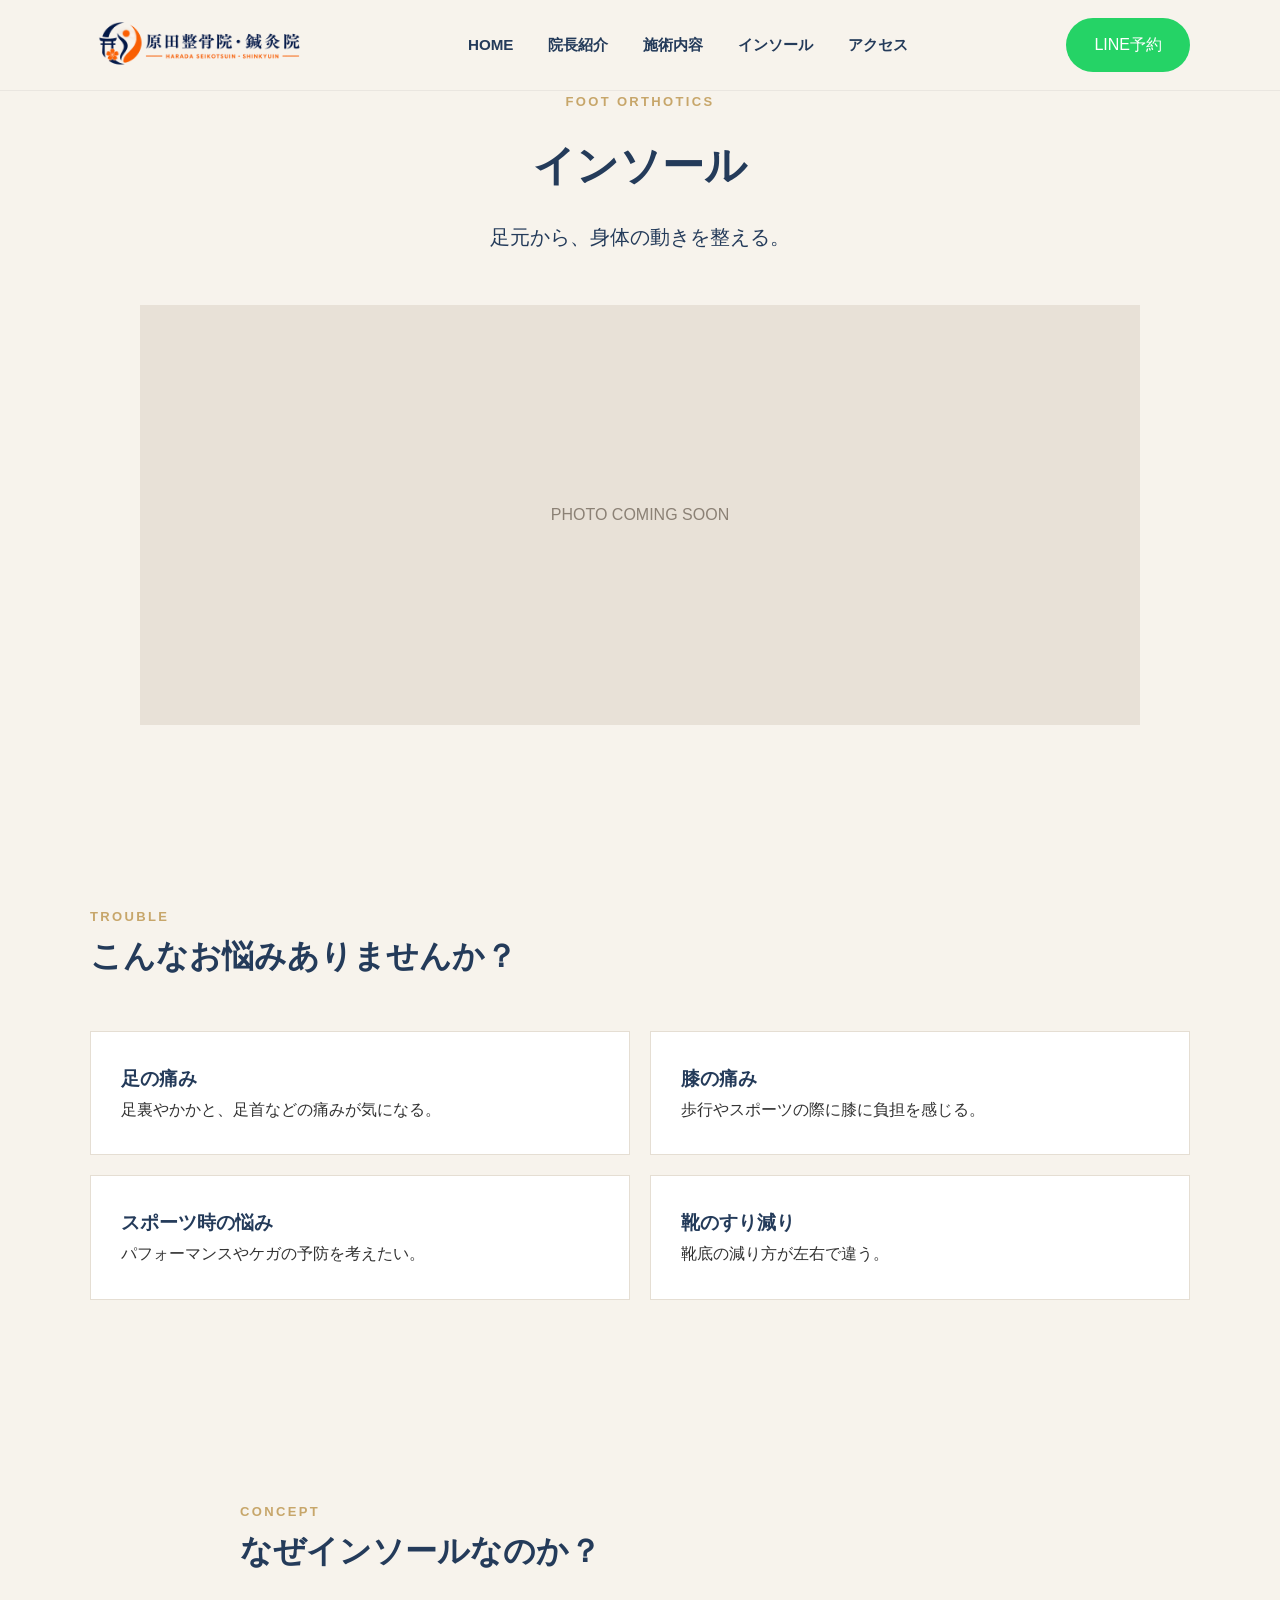
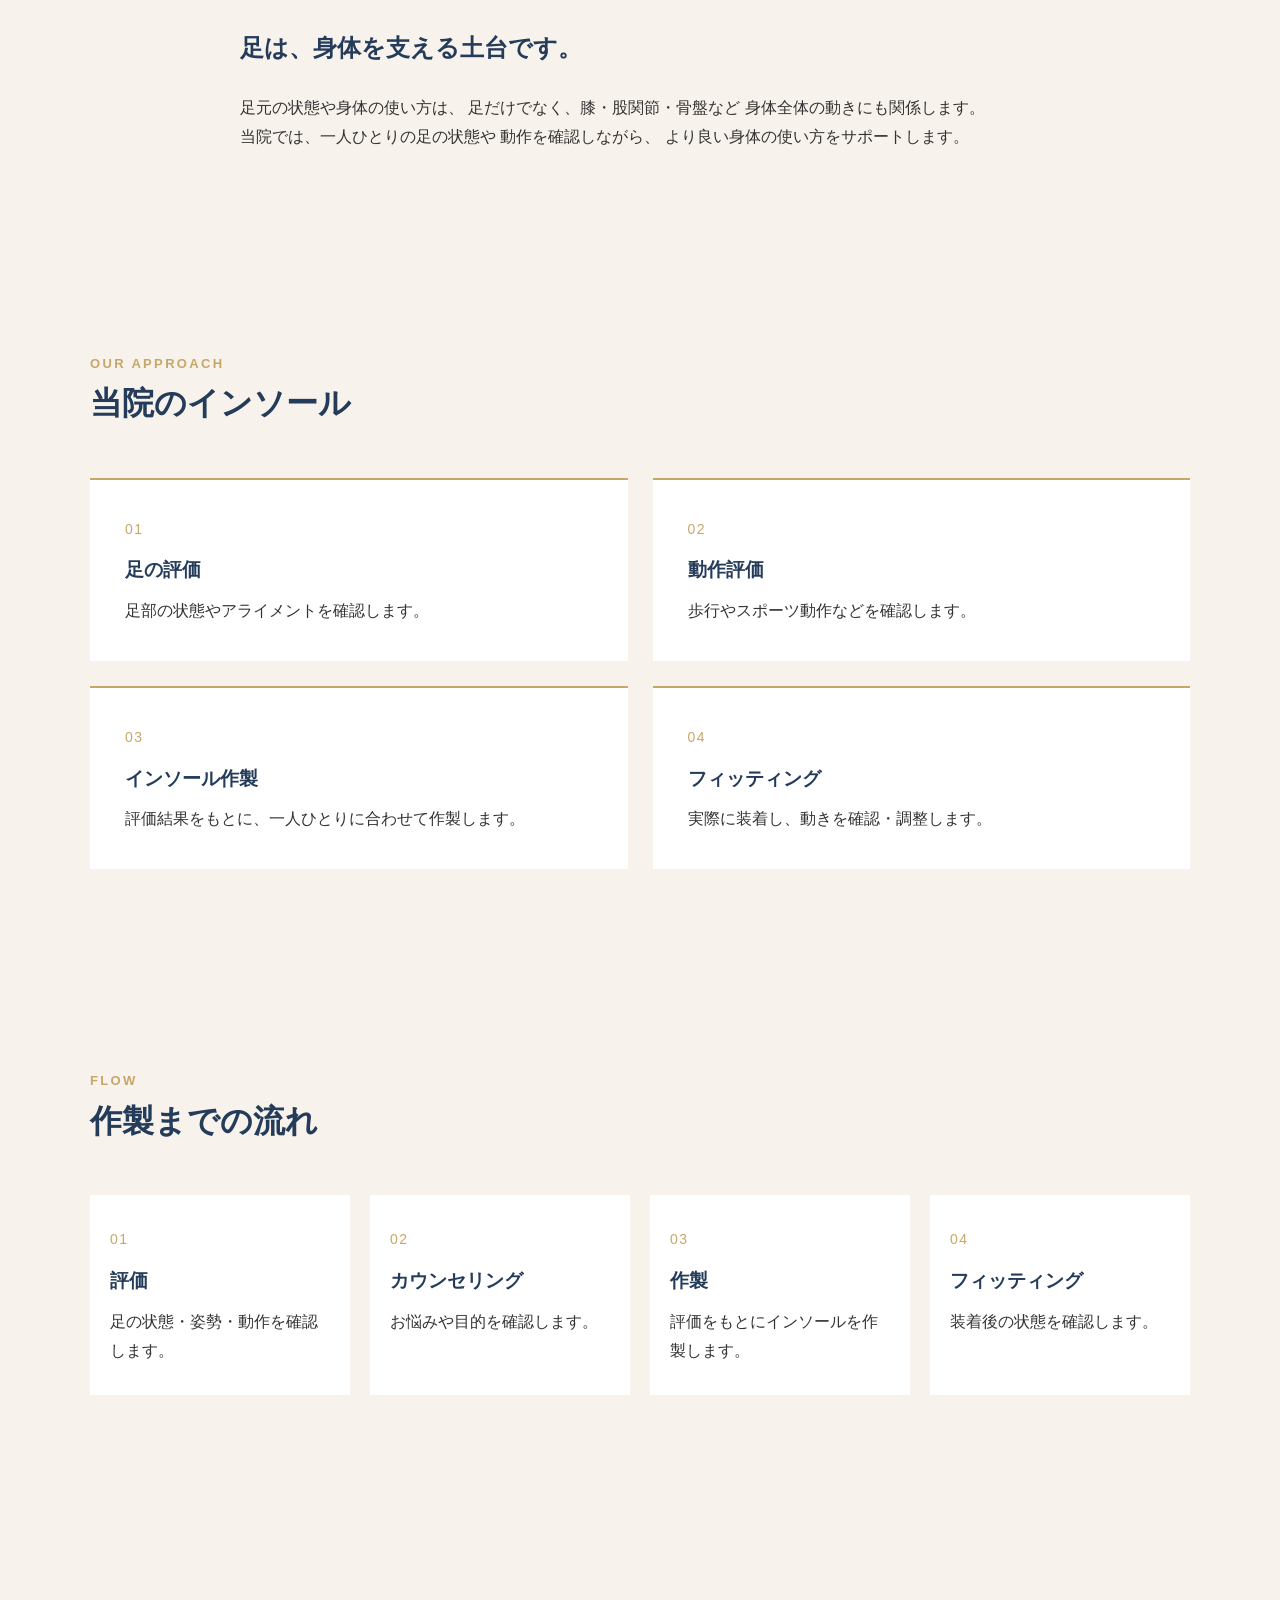
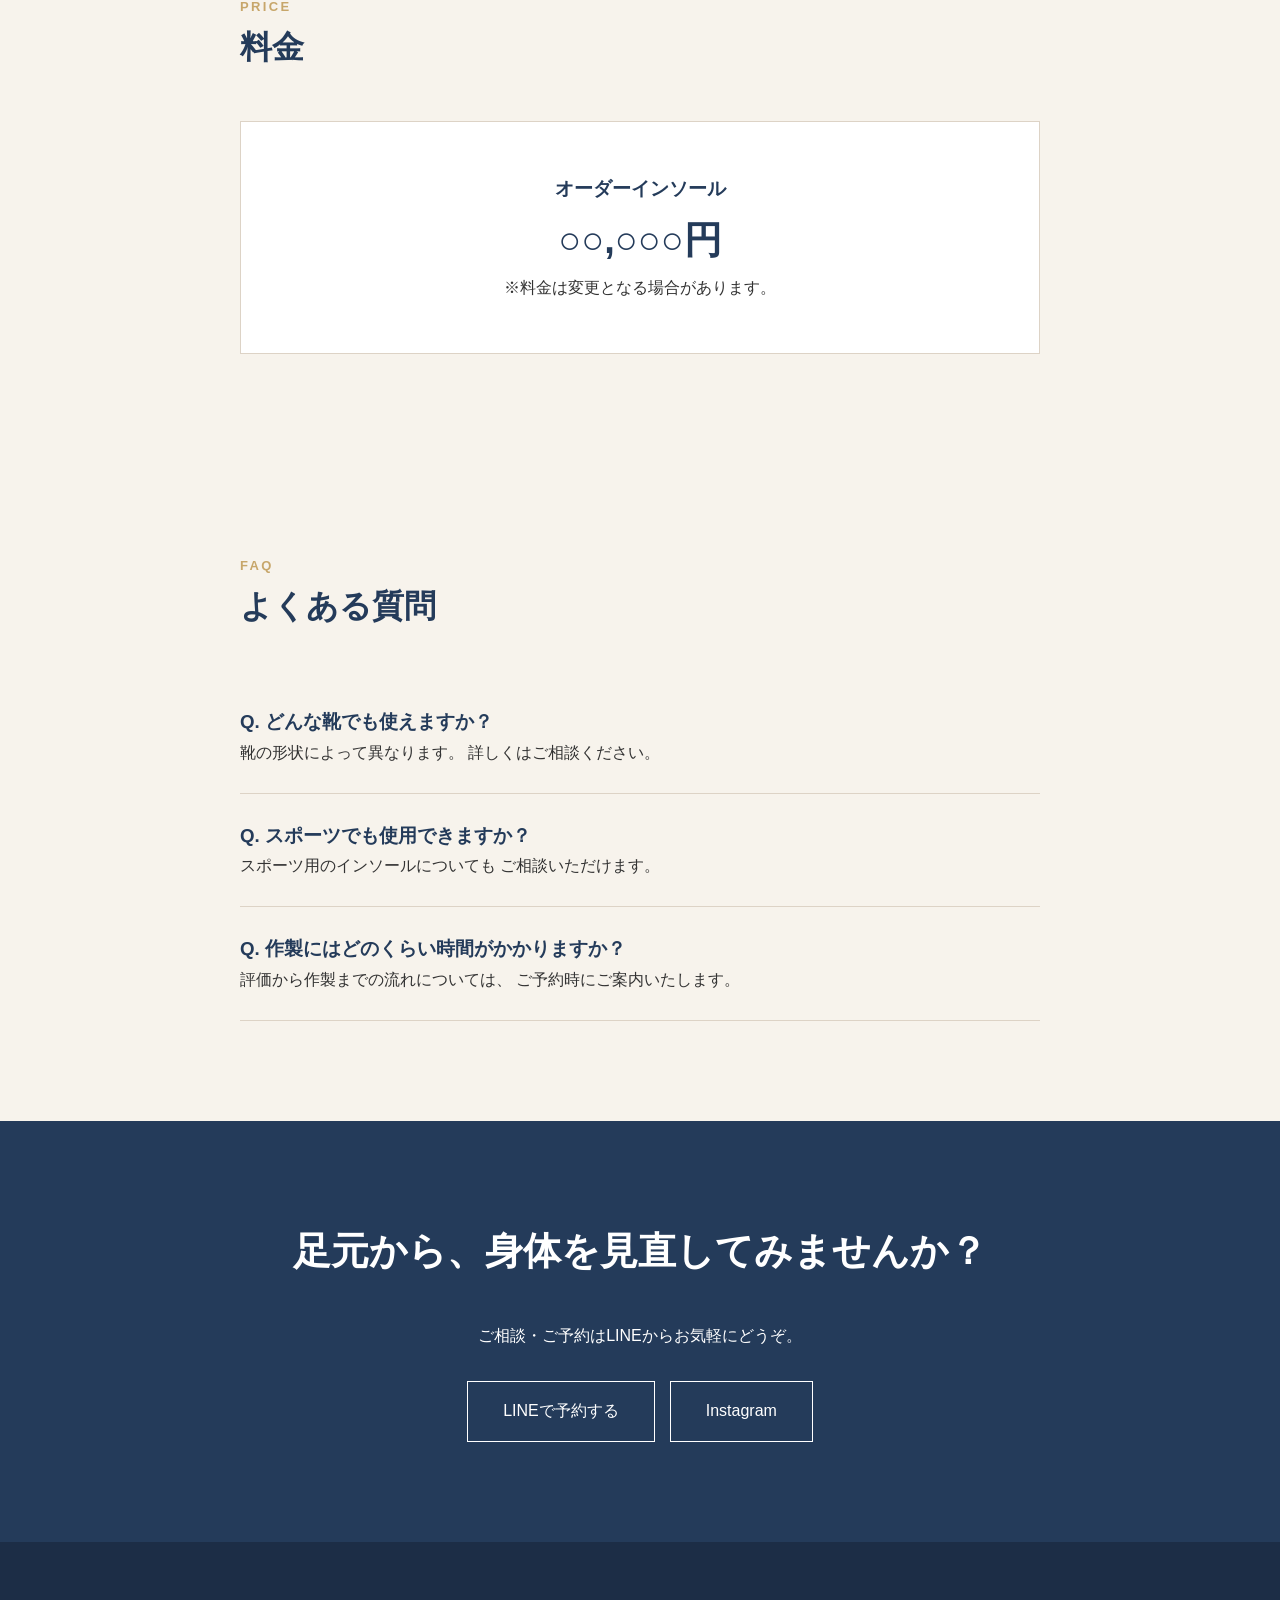
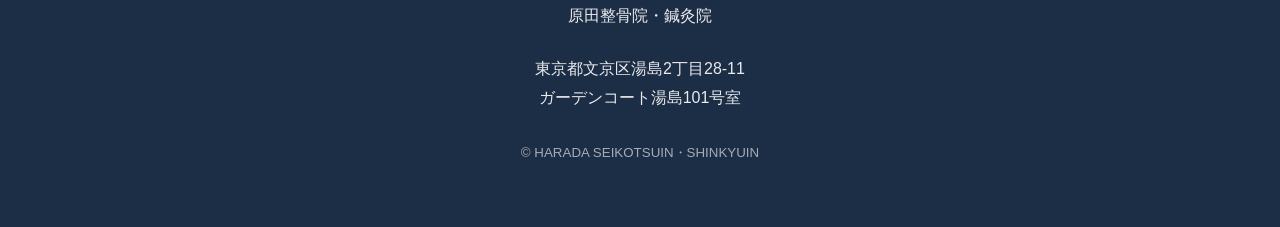
==== commit 4b52733b: "Update logo image source in insole.html" ====
--- a/insole.html
+++ b/insole.html
@@ -26,7 +26,7 @@
     <div class="container header-inner">
 
         <a href="index.html" class="logo">
-            <img src="logo-transparent.png" alt="原田整骨院・鍼灸院">
+            <img src="logo-header.png" alt="原田整骨院・鍼灸院">
         </a>
 
         <nav class="nav">
--- a/style.css
+++ b/style.css
@@ -3594,3 +3594,253 @@
     background:#fff;
     color:var(--main);
 }
+
+/* ==========================
+   インソールページ
+=========================== */
+
+.insole-hero{
+    padding:100px 20px 80px;
+    text-align:center;
+    background:#F7F3EC;
+}
+
+.insole-hero h1{
+    font-size:42px;
+    color:#243B5A;
+    margin:15px 0;
+}
+
+.insole-catch{
+    font-size:20px;
+    color:#243B5A;
+}
+
+.insole-hero-image{
+    max-width:1000px;
+    height:420px;
+    margin:50px auto 0;
+    background:#e8e1d7;
+    display:flex;
+    align-items:center;
+    justify-content:center;
+    color:#8b8175;
+}
+
+.insole-section{
+    padding:100px 20px;
+}
+
+.insole-section-beige{
+    background:#F7F3EC;
+}
+
+.narrow{
+    max-width:800px;
+}
+
+.insole-section h2{
+    font-size:32px;
+    color:#243B5A;
+    margin-bottom:45px;
+}
+
+.section-label{
+    color:#C7A66A;
+    letter-spacing:.18em;
+    font-size:13px;
+    font-weight:bold;
+}
+
+.insole-trouble-grid{
+    display:grid;
+    grid-template-columns:repeat(2,1fr);
+    gap:20px;
+}
+
+.insole-card{
+    padding:30px;
+    background:#fff;
+    border:1px solid #e5ded3;
+}
+
+.insole-card h3{
+    color:#243B5A;
+}
+
+.insole-lead{
+    font-size:24px;
+    font-weight:bold;
+    color:#243B5A;
+    margin-bottom:25px;
+}
+
+.insole-points{
+    display:grid;
+    grid-template-columns:repeat(2,1fr);
+    gap:25px;
+}
+
+.insole-point{
+    padding:35px;
+    border-top:2px solid #C7A66A;
+    background:#fff;
+}
+
+.insole-point span,
+.insole-flow span{
+    color:#C7A66A;
+    font-size:14px;
+    letter-spacing:.1em;
+}
+
+.insole-point h3,
+.insole-flow h3{
+    color:#243B5A;
+    margin:10px 0;
+}
+
+.insole-flow{
+    display:grid;
+    grid-template-columns:repeat(4,1fr);
+    gap:20px;
+}
+
+.insole-flow > div{
+    background:#fff;
+    padding:30px 20px;
+}
+
+.price-box{
+    text-align:center;
+    padding:50px 20px;
+    border:1px solid #ddd3c6;
+    background:#fff;
+}
+
+.price-box h3{
+    color:#243B5A;
+}
+
+.price{
+    font-size:38px;
+    font-weight:bold;
+    color:#243B5A;
+}
+
+.faq-item{
+    padding:25px 0;
+    border-bottom:1px solid #ddd3c6;
+}
+
+.faq-item h3{
+    color:#243B5A;
+}
+
+.cta-buttons{
+    display:flex;
+    justify-content:center;
+    gap:15px;
+    margin-top:30px;
+}
+
+.cta-btn{
+    display:inline-block;
+    padding:15px 35px;
+    border:1px solid #fff;
+    color:#fff;
+    text-decoration:none;
+}
+
+@media(max-width:600px){
+
+    .insole-hero{
+        padding:70px 20px 60px;
+    }
+
+    .insole-hero h1{
+        font-size:32px;
+    }
+
+    .insole-hero-image{
+        height:260px;
+    }
+
+    .insole-section{
+        padding:70px 20px;
+    }
+
+    .insole-section h2{
+        font-size:26px;
+    }
+
+    .insole-trouble-grid,
+    .insole-points{
+        grid-template-columns:1fr;
+    }
+
+    .insole-flow{
+        grid-template-columns:1fr;
+    }
+
+    .cta-buttons{
+        flex-direction:column;
+    }
+
+    .cta-btn{
+        text-align:center;
+    }
+
+}
+
+/* ==========================
+   ヘッダー調整
+=========================== */
+
+.header{
+    min-height:90px;
+}
+
+.header-inner{
+    min-height:90px;
+}
+
+.header .logo{
+    display:flex;
+    align-items:center;
+}
+
+.header .logo img{
+    width:220px !important;
+    max-width:220px !important;
+    height:auto !important;
+    display:block;
+}
+
+/* インソールページのタイトル */
+.insole-hero{
+    padding-top:90px;
+}
+
+
+/* スマホ */
+@media(max-width:600px){
+
+    .header{
+        min-height:75px;
+    }
+
+    .header-inner{
+        min-height:75px;
+    }
+
+    .header .logo img{
+        width:190px !important;
+        max-width:190px !important;
+    }
+
+    .insole-hero{
+        padding-top:60px;
+    }
+
+}
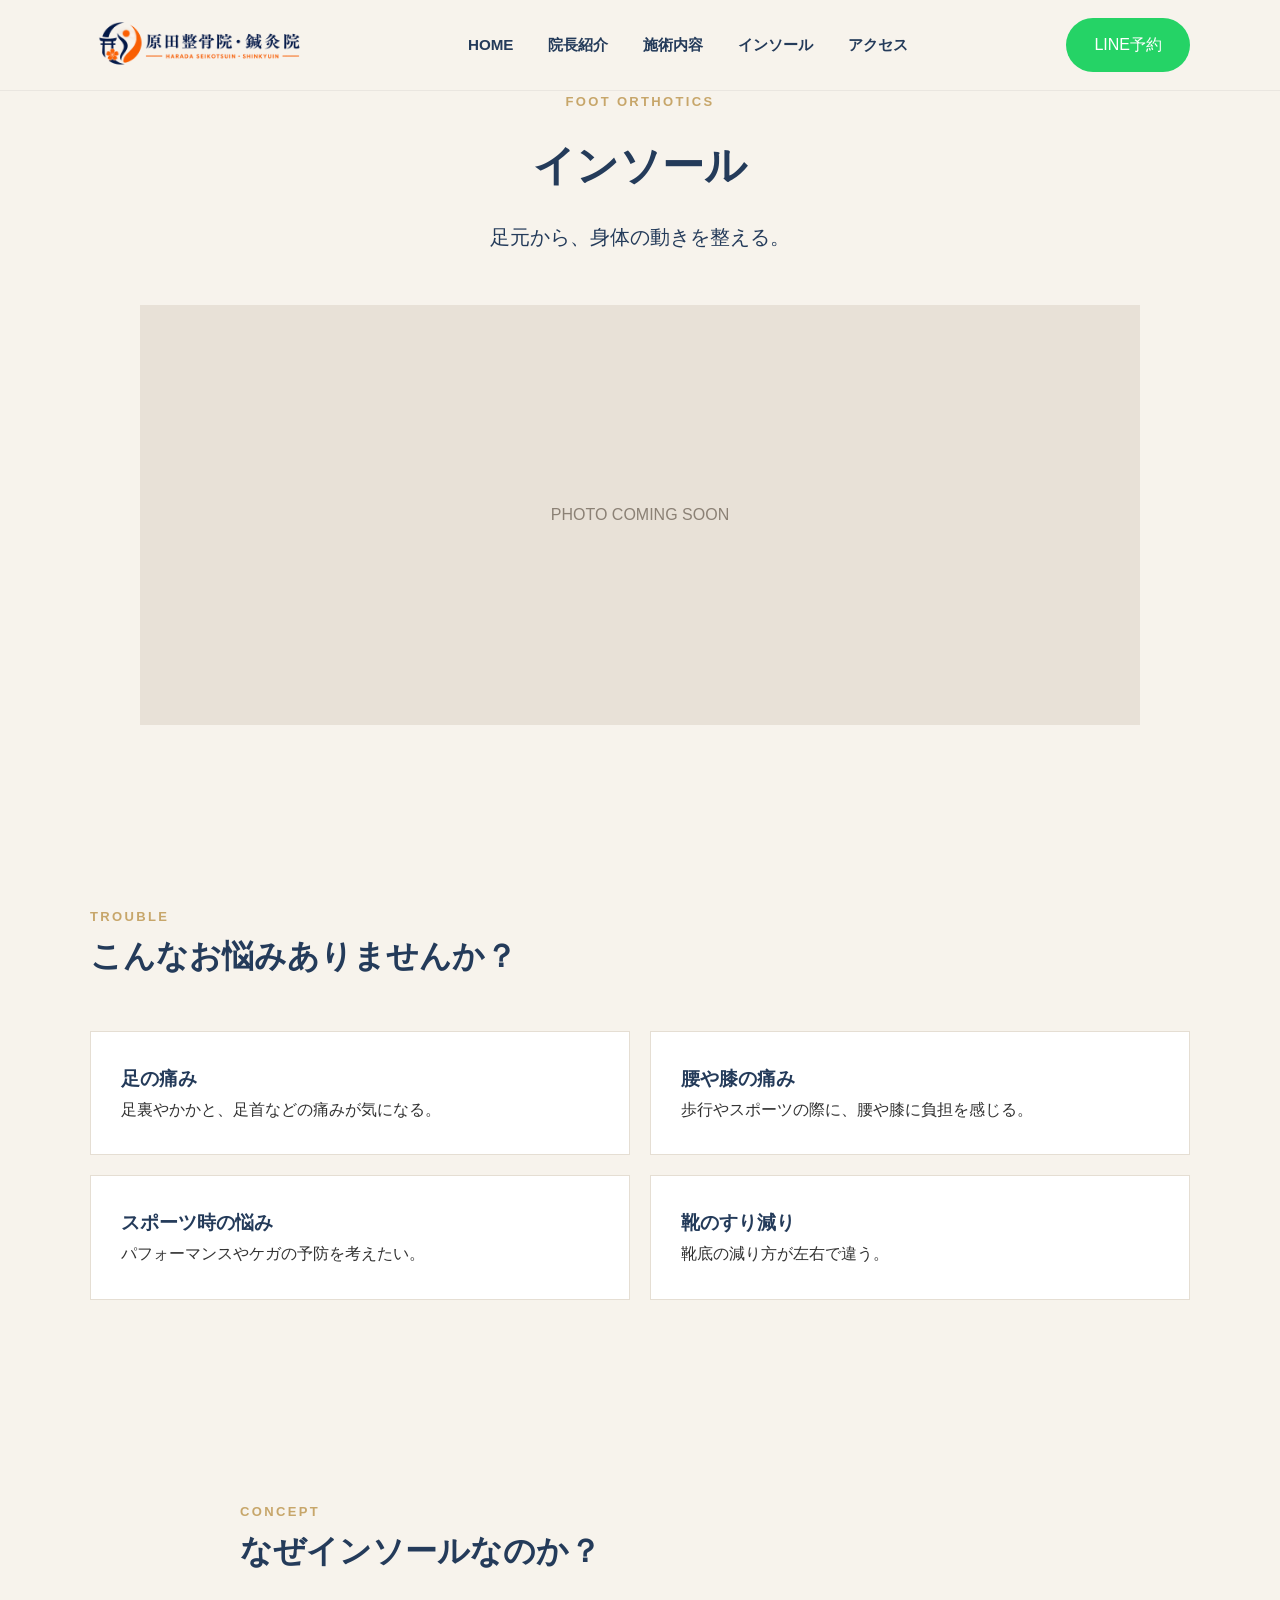
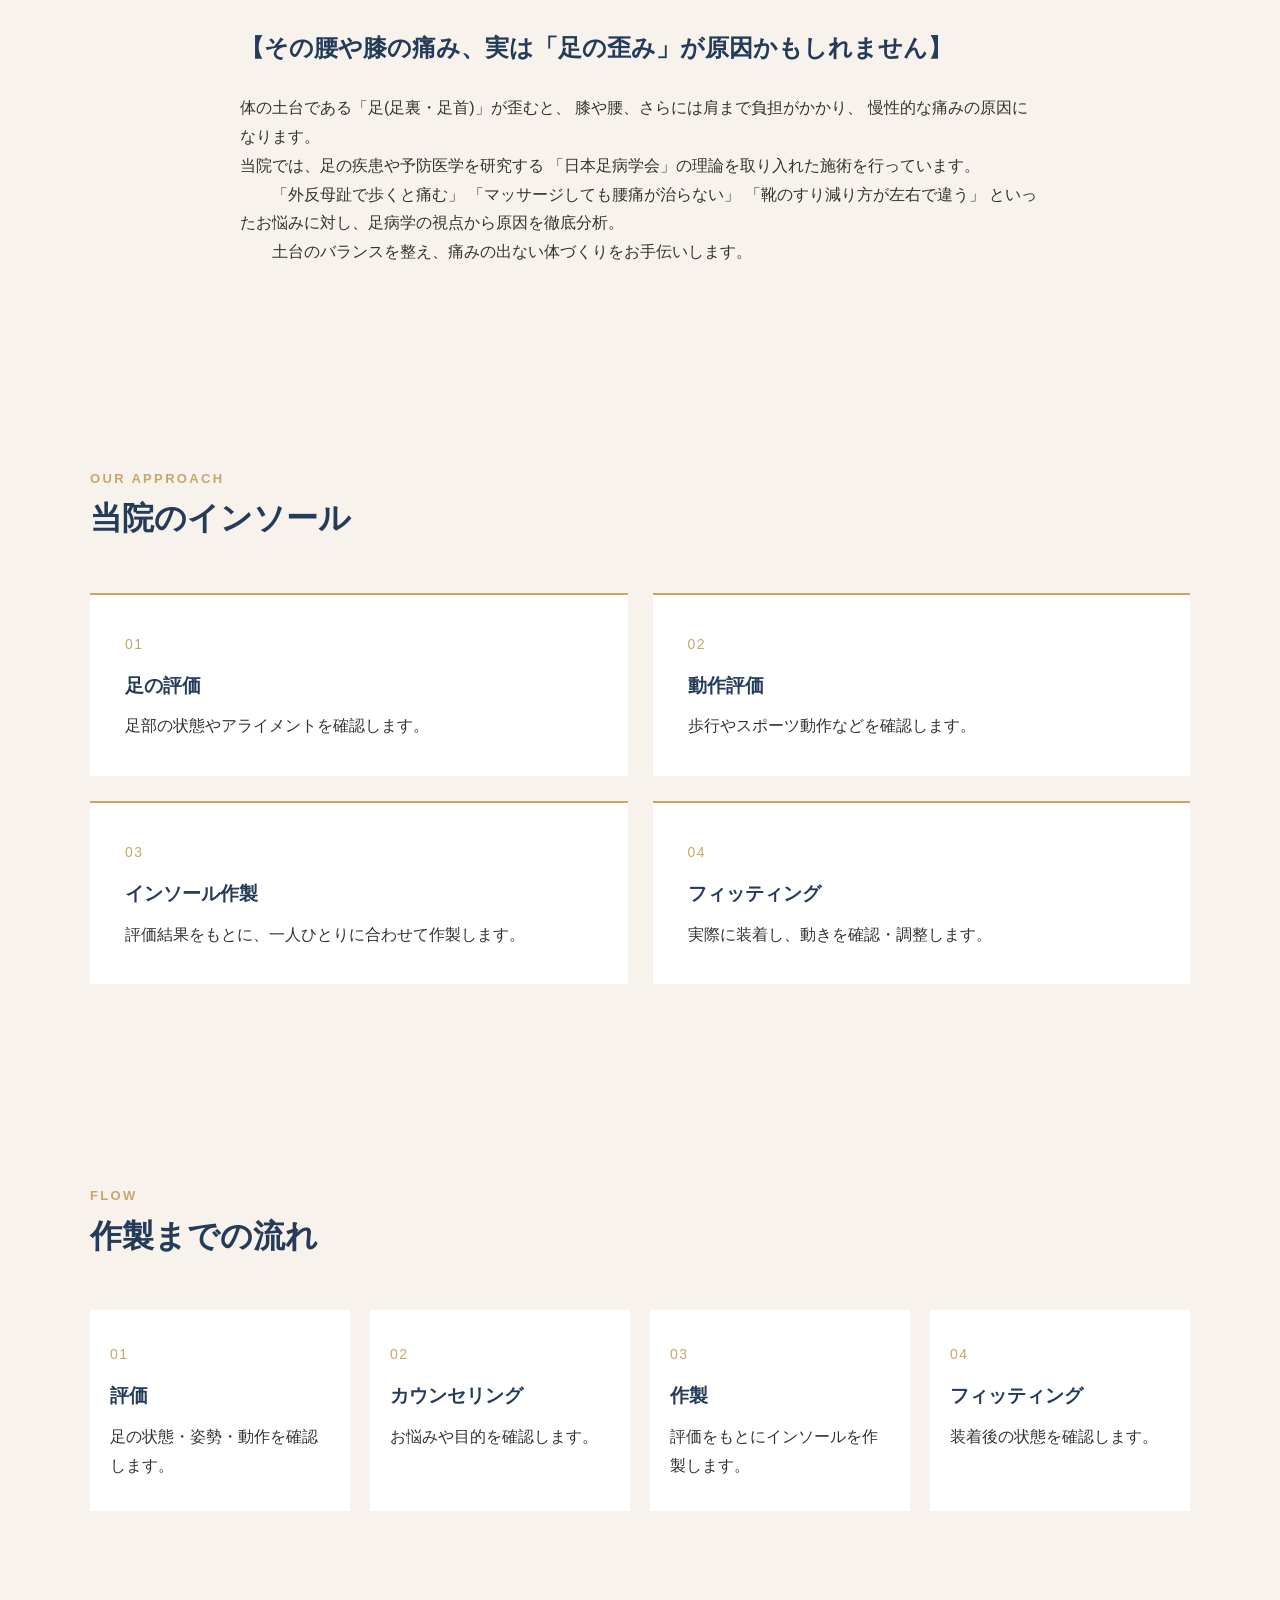
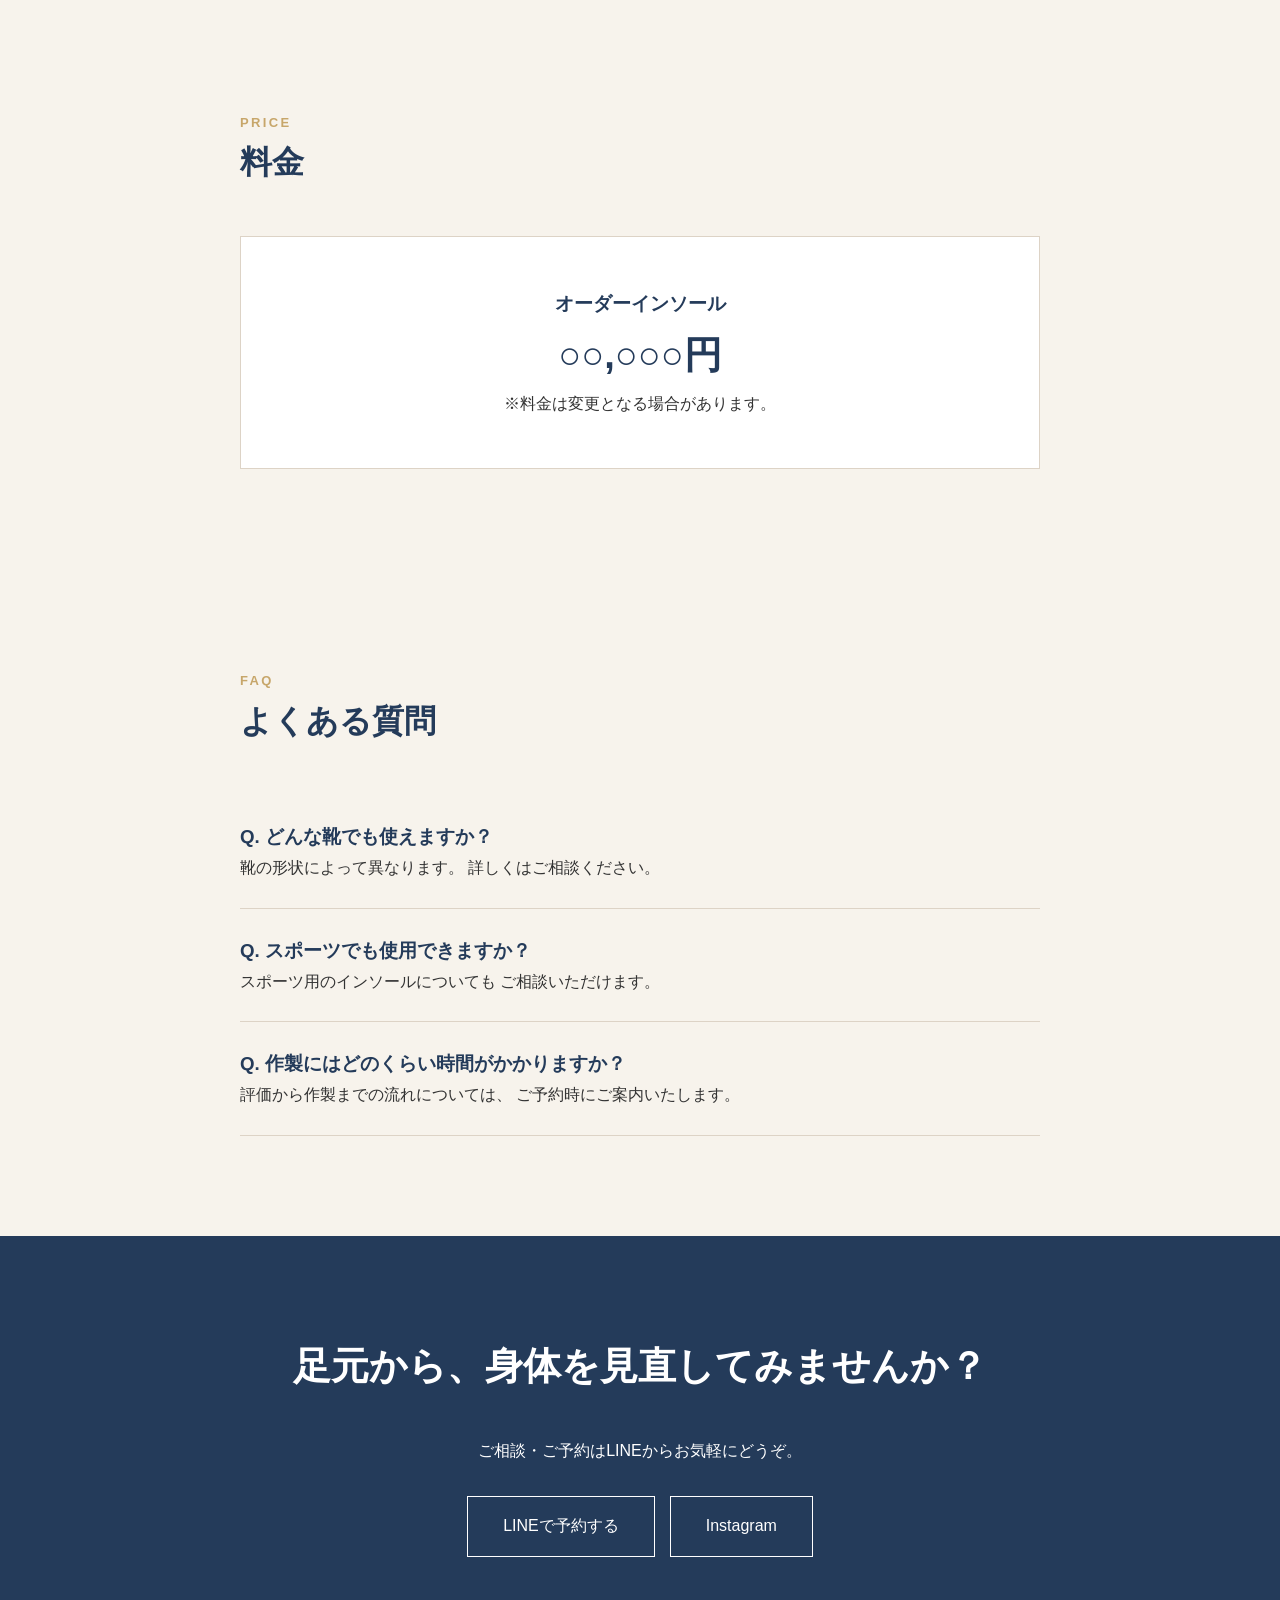
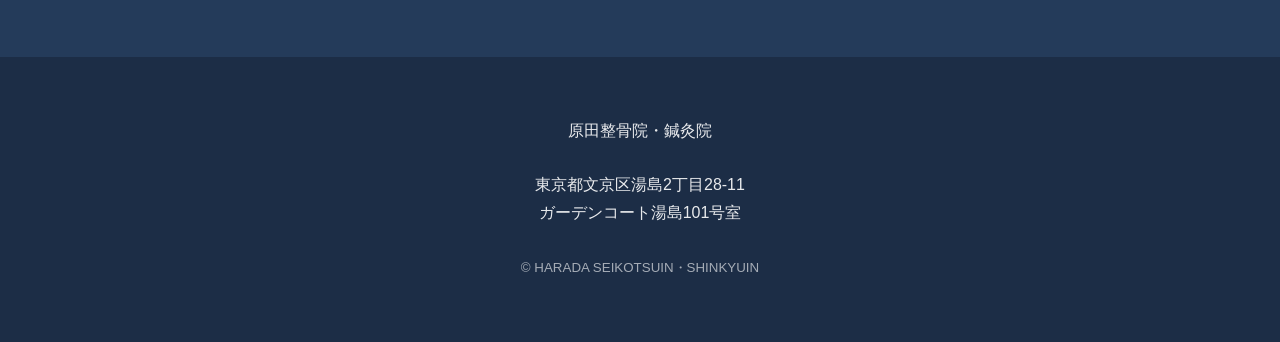
==== commit a7b59200: "Update insole.html" ====
--- a/insole.html
+++ b/insole.html
@@ -110,9 +110,9 @@
             </div>
 
             <div class="insole-card">
-                <h3>膝の痛み</h3>
-                <p>
-                    歩行やスポーツの際に膝に負担を感じる。
+                <h3>腰や膝の痛み</h3>
+                <p>
+                    歩行やスポーツの際に、腰や膝に負担を感じる。
                 </p>
             </div>
 
@@ -154,21 +154,31 @@
         </h2>
 
         <p class="insole-lead">
-            足は、身体を支える土台です。
-        </p>
-
-        <p>
-            足元の状態や身体の使い方は、
-            足だけでなく、膝・股関節・骨盤など
-            身体全体の動きにも関係します。
-        </p>
-
-        <p>
-            当院では、一人ひとりの足の状態や
-            動作を確認しながら、
-            より良い身体の使い方をサポートします。
-        </p>
-
+            【その腰や膝の痛み、実は「足の歪み」が原因かもしれません】
+        </p>
+
+        <p>
+            体の土台である「足(足裏・足首)」が歪むと、
+            膝や腰、さらには肩まで負担がかかり、
+            慢性的な痛みの原因になります。
+        </p>
+
+        <p>
+            当院では、足の疾患や予防医学を研究する
+            「日本足病学会」の理論を取り入れた施術を行っています。
+        </p>
+
+        <p>
+        　　「外反母趾で歩くと痛む」
+            「マッサージしても腰痛が治らない」
+            「靴のすり減り方が左右で違う」
+            といったお悩みに対し、足病学の視点から原因を徹底分析。
+    　　 </p>
+
+        <p>
+        　　土台のバランスを整え、痛みの出ない体づくりをお手伝いします。
+         </p>
+        
     </div>
 
 </section>
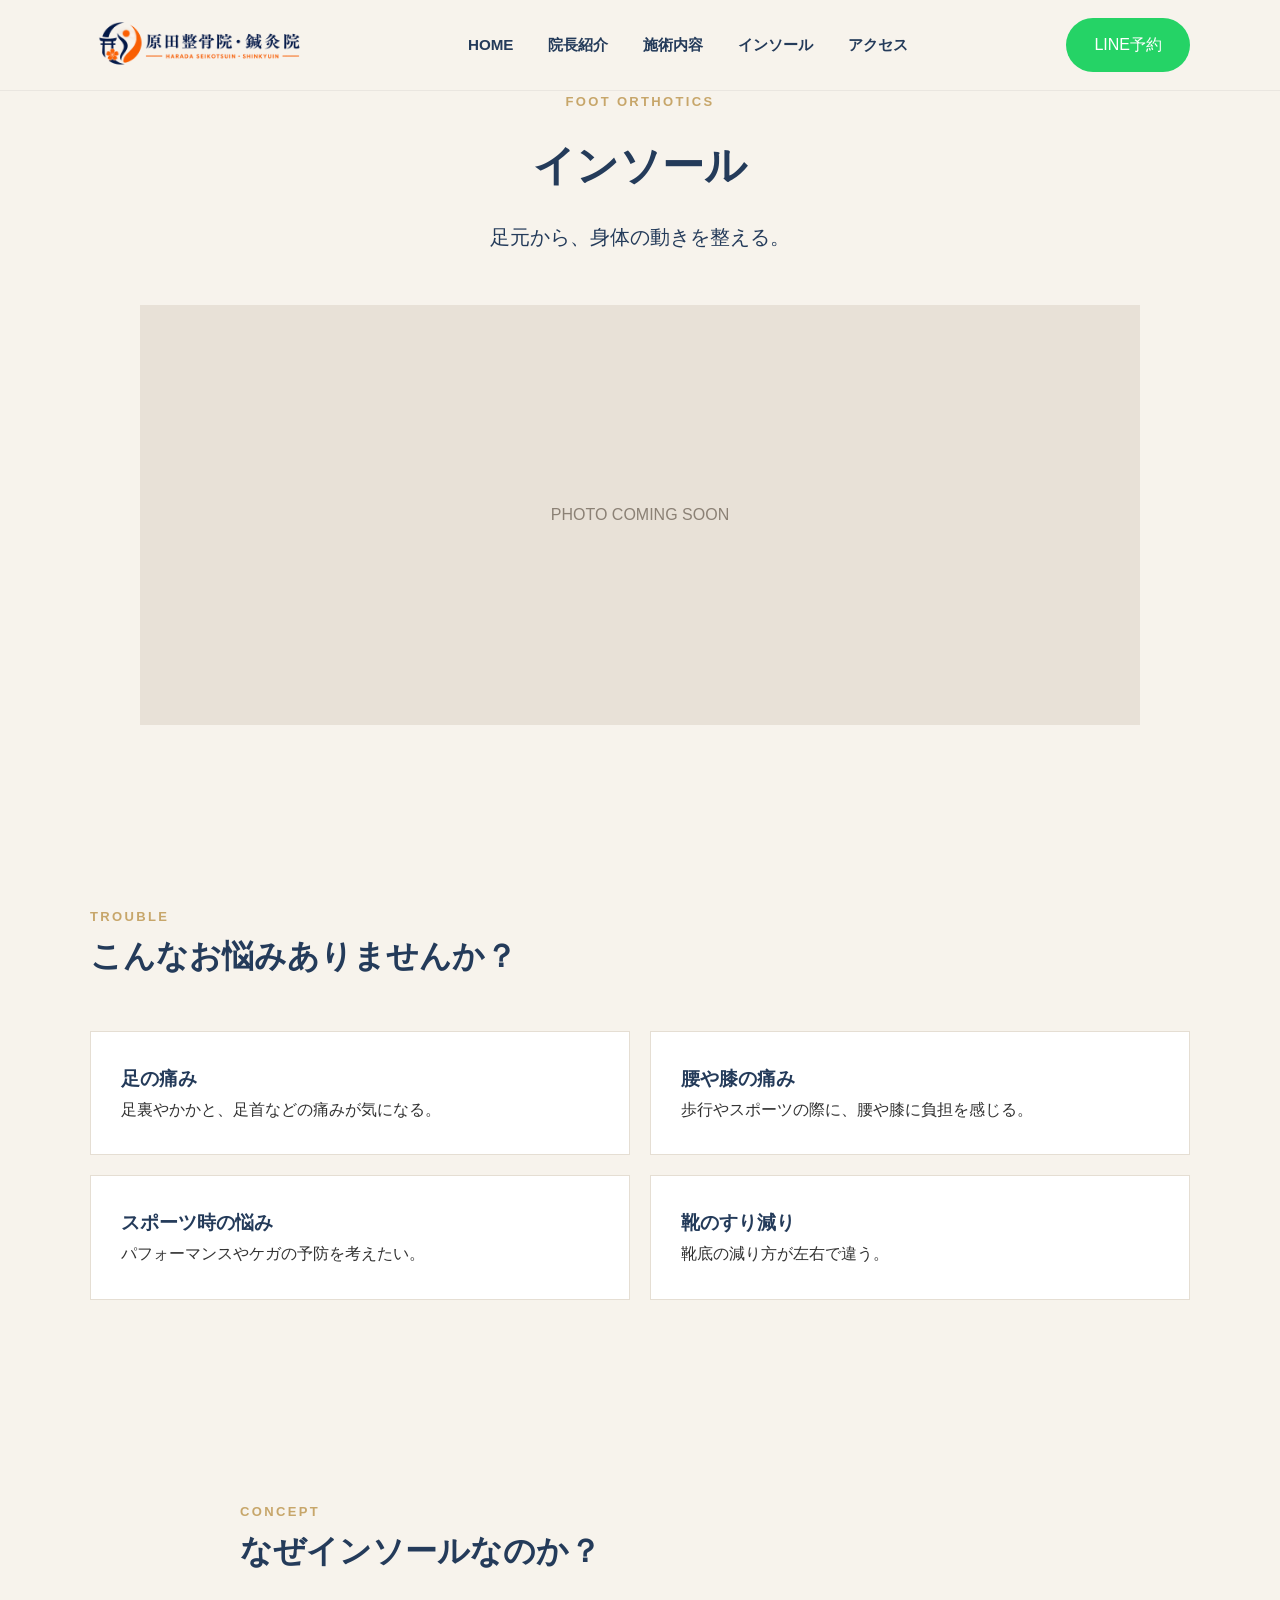
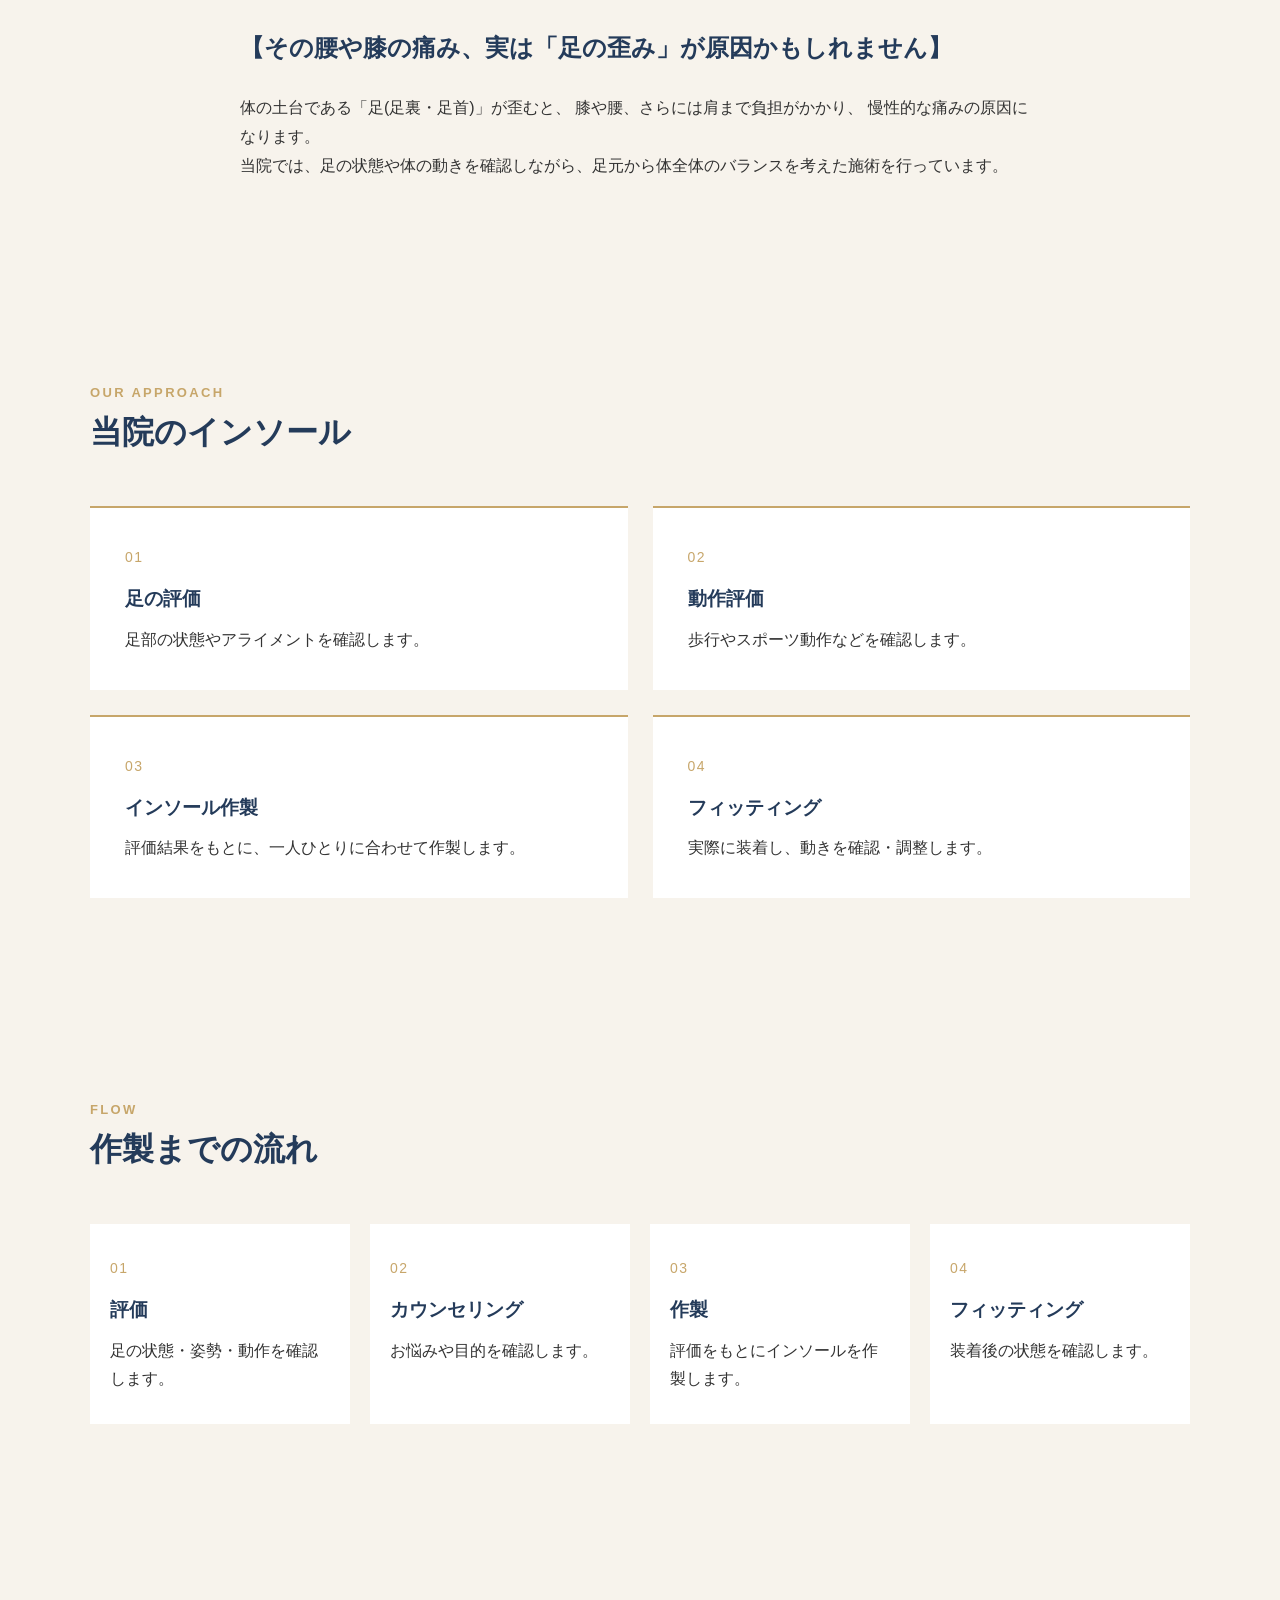
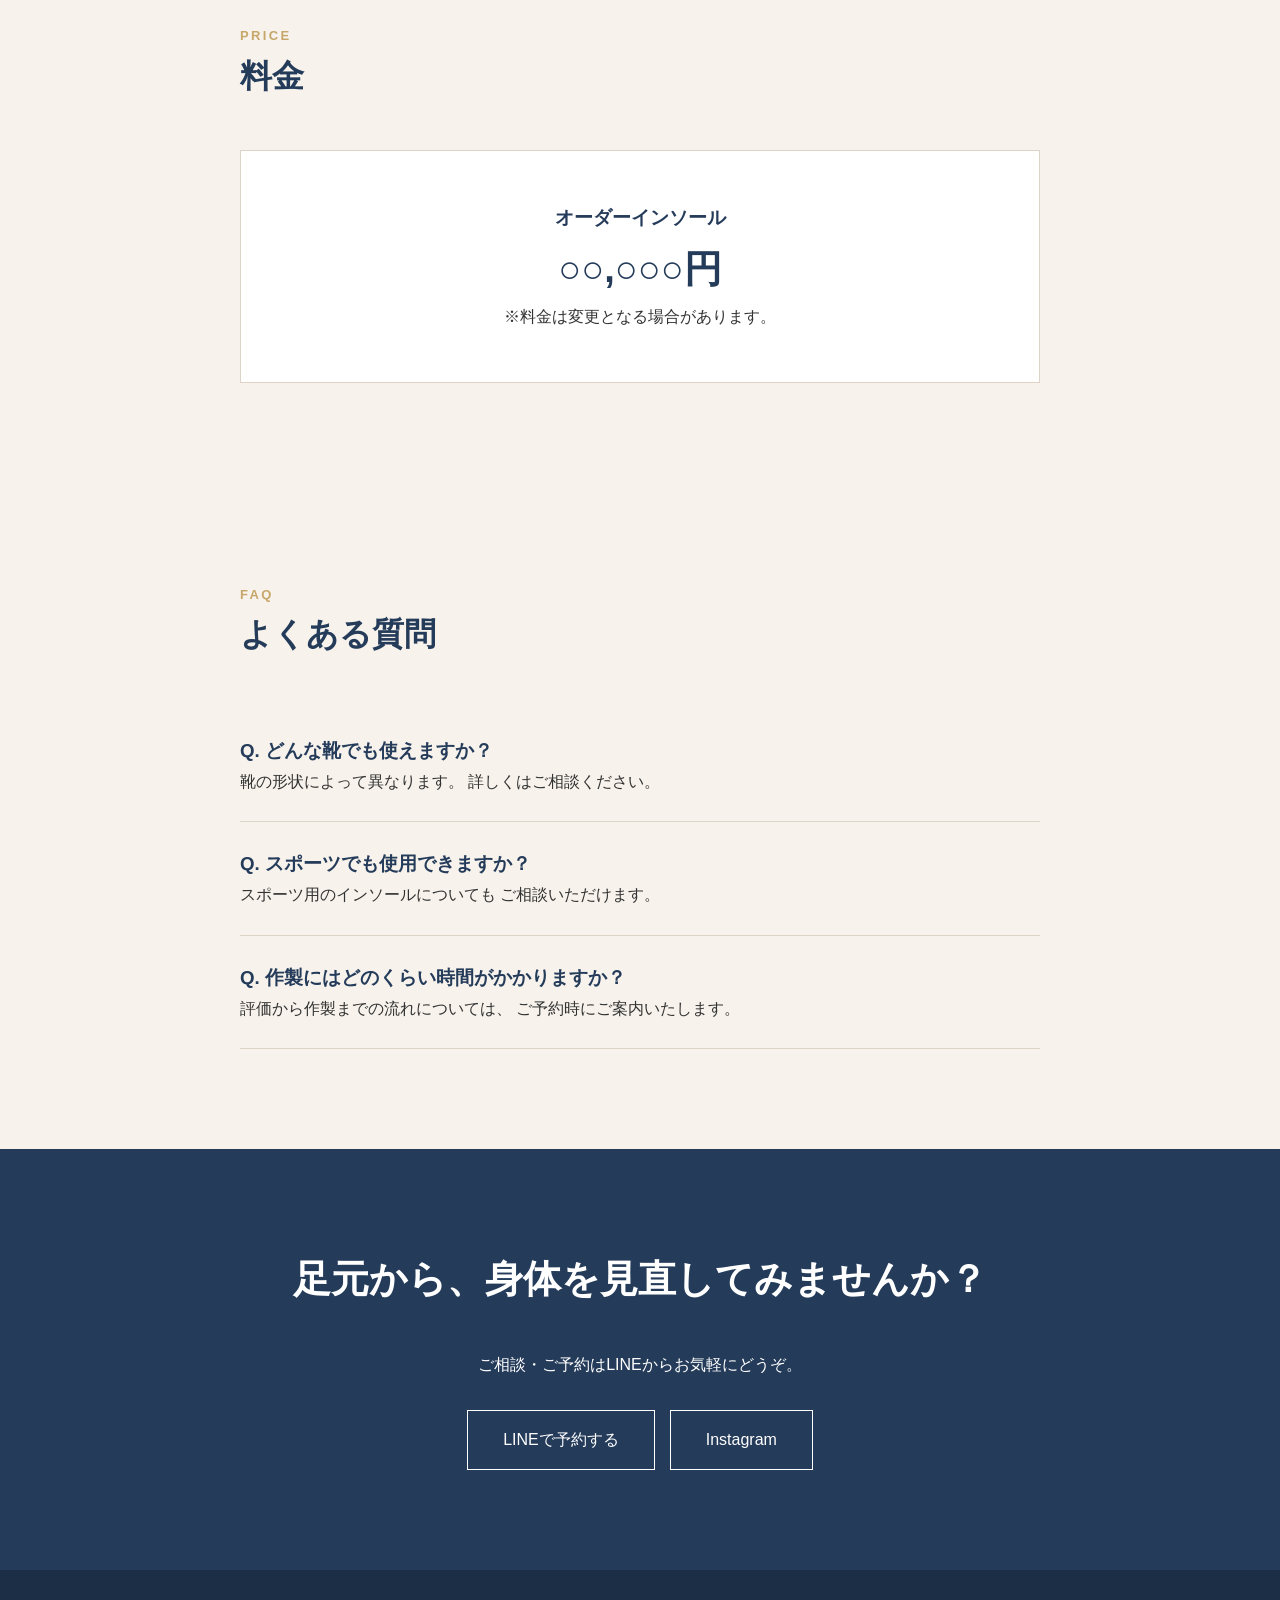
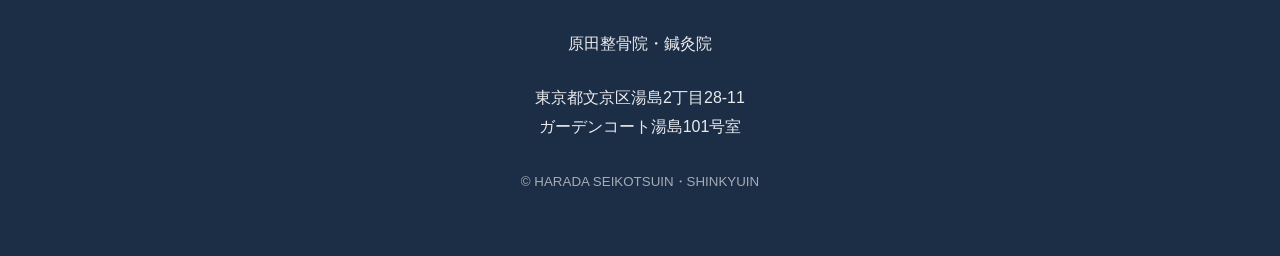
==== commit 7f8ff071: "Update insole.html" ====
--- a/insole.html
+++ b/insole.html
@@ -164,20 +164,8 @@
         </p>
 
         <p>
-            当院では、足の疾患や予防医学を研究する
-            「日本足病学会」の理論を取り入れた施術を行っています。
-        </p>
-
-        <p>
-        　　「外反母趾で歩くと痛む」
-            「マッサージしても腰痛が治らない」
-            「靴のすり減り方が左右で違う」
-            といったお悩みに対し、足病学の視点から原因を徹底分析。
-    　　 </p>
-
-        <p>
-        　　土台のバランスを整え、痛みの出ない体づくりをお手伝いします。
-         </p>
+            当院では、足の状態や体の動きを確認しながら、足元から体全体のバランスを考えた施術を行っています。
+        </p>
         
     </div>
 
--- a/style.css
+++ b/style.css
@@ -3844,3 +3844,7 @@
     }
 
 }
+
+ .insole-hero .cta-btn{
+    margin-top:30px;
+}
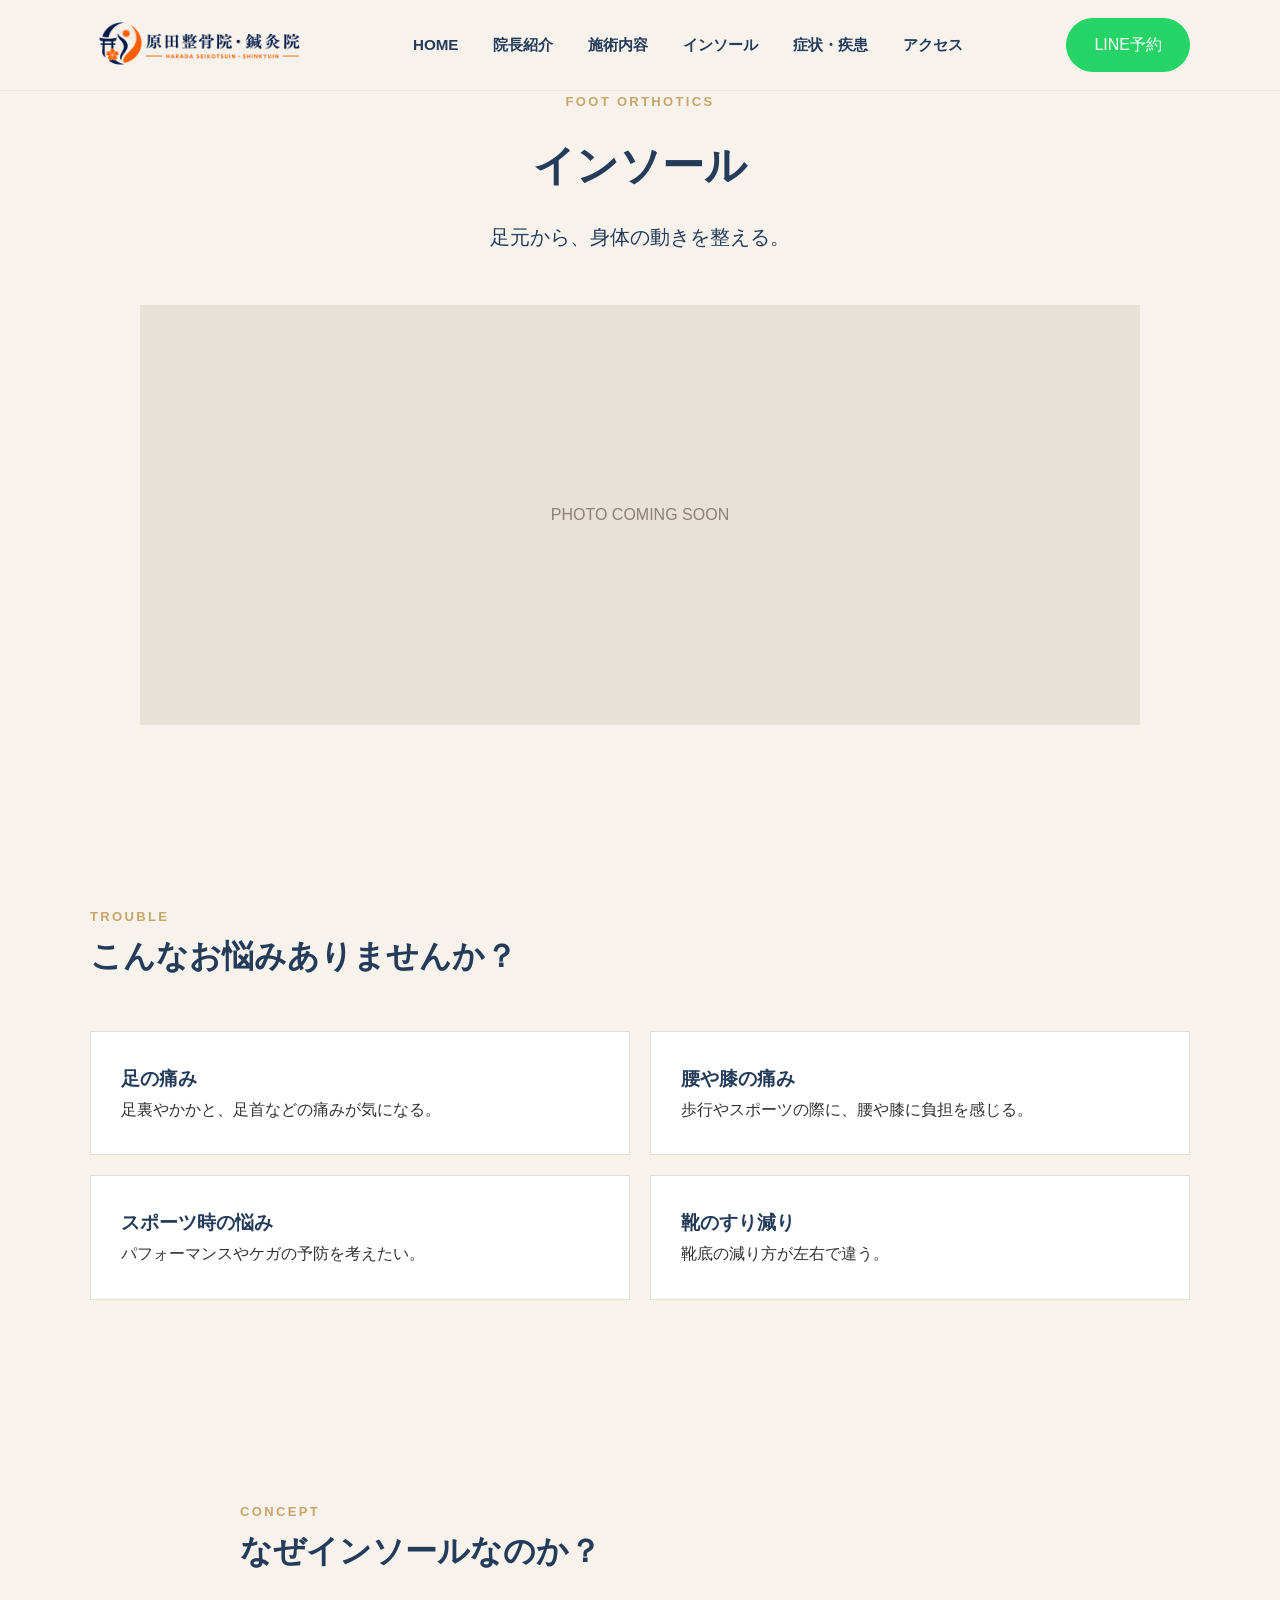
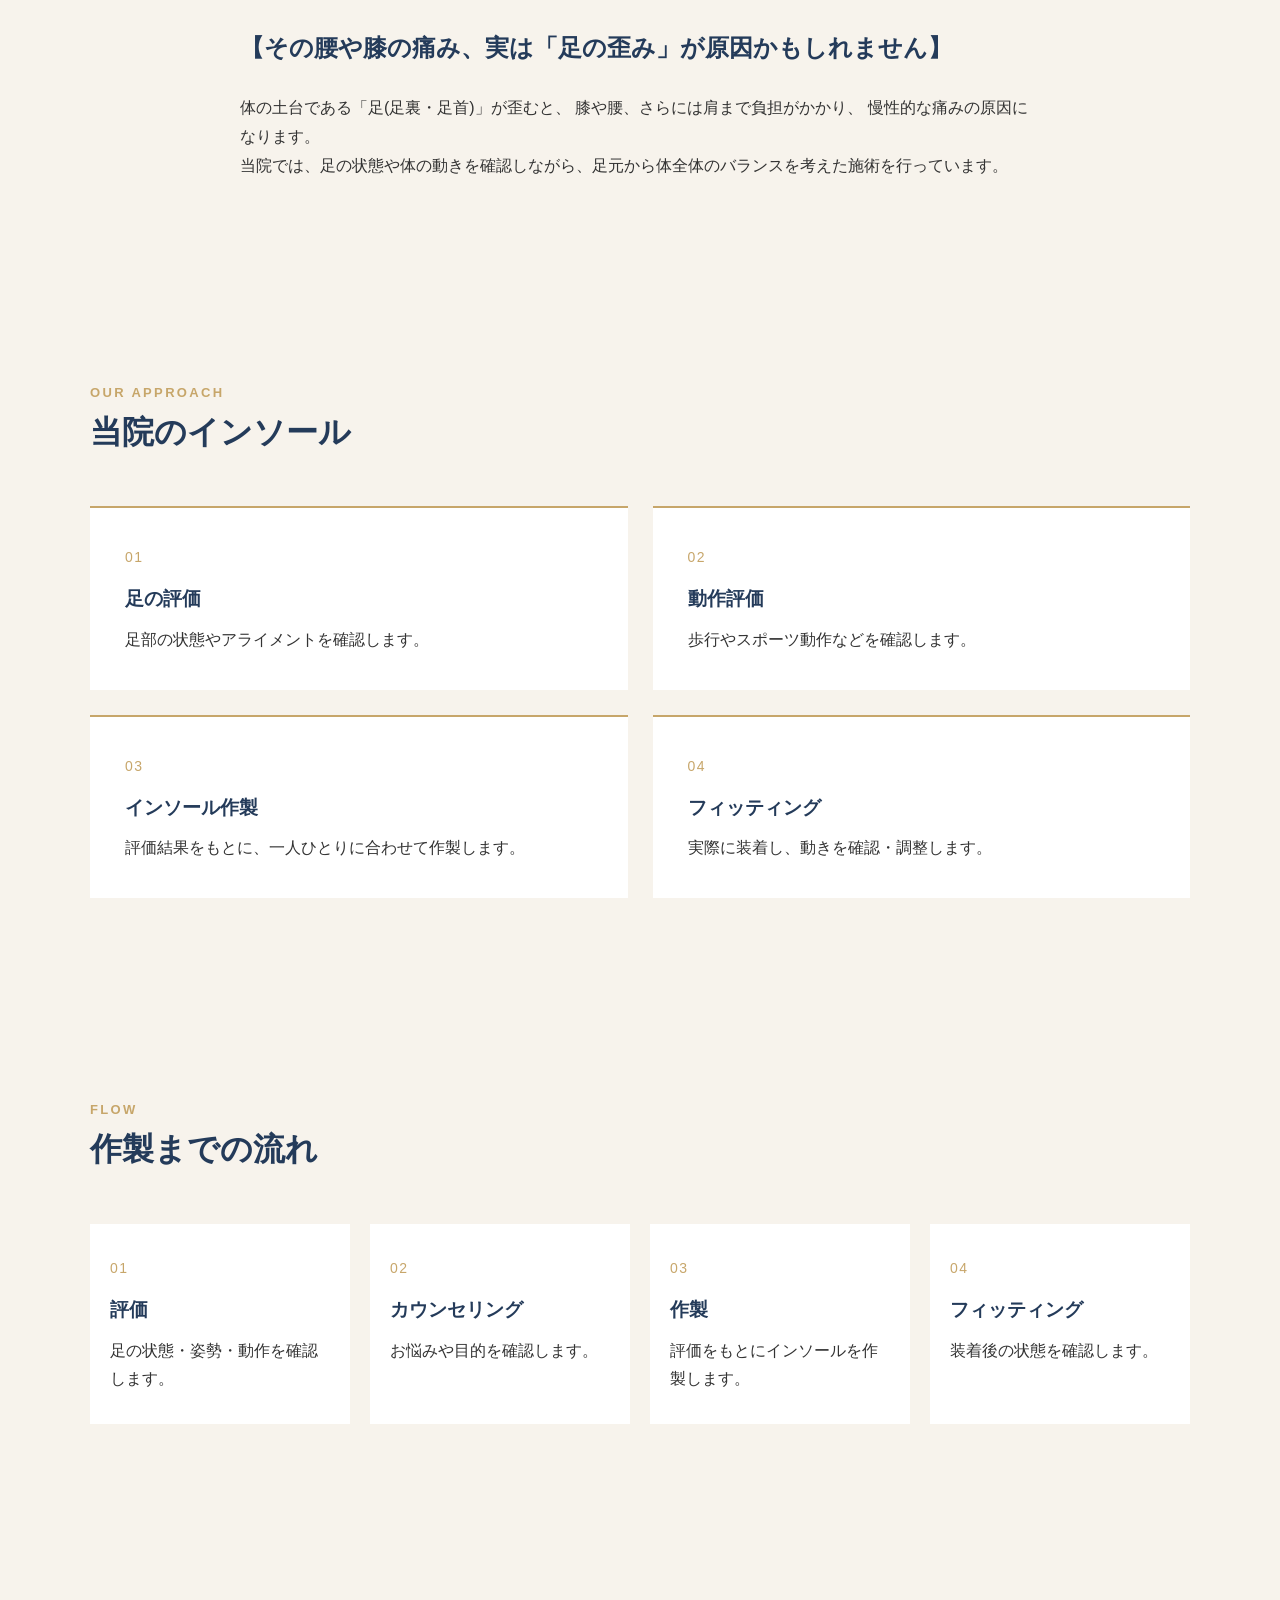
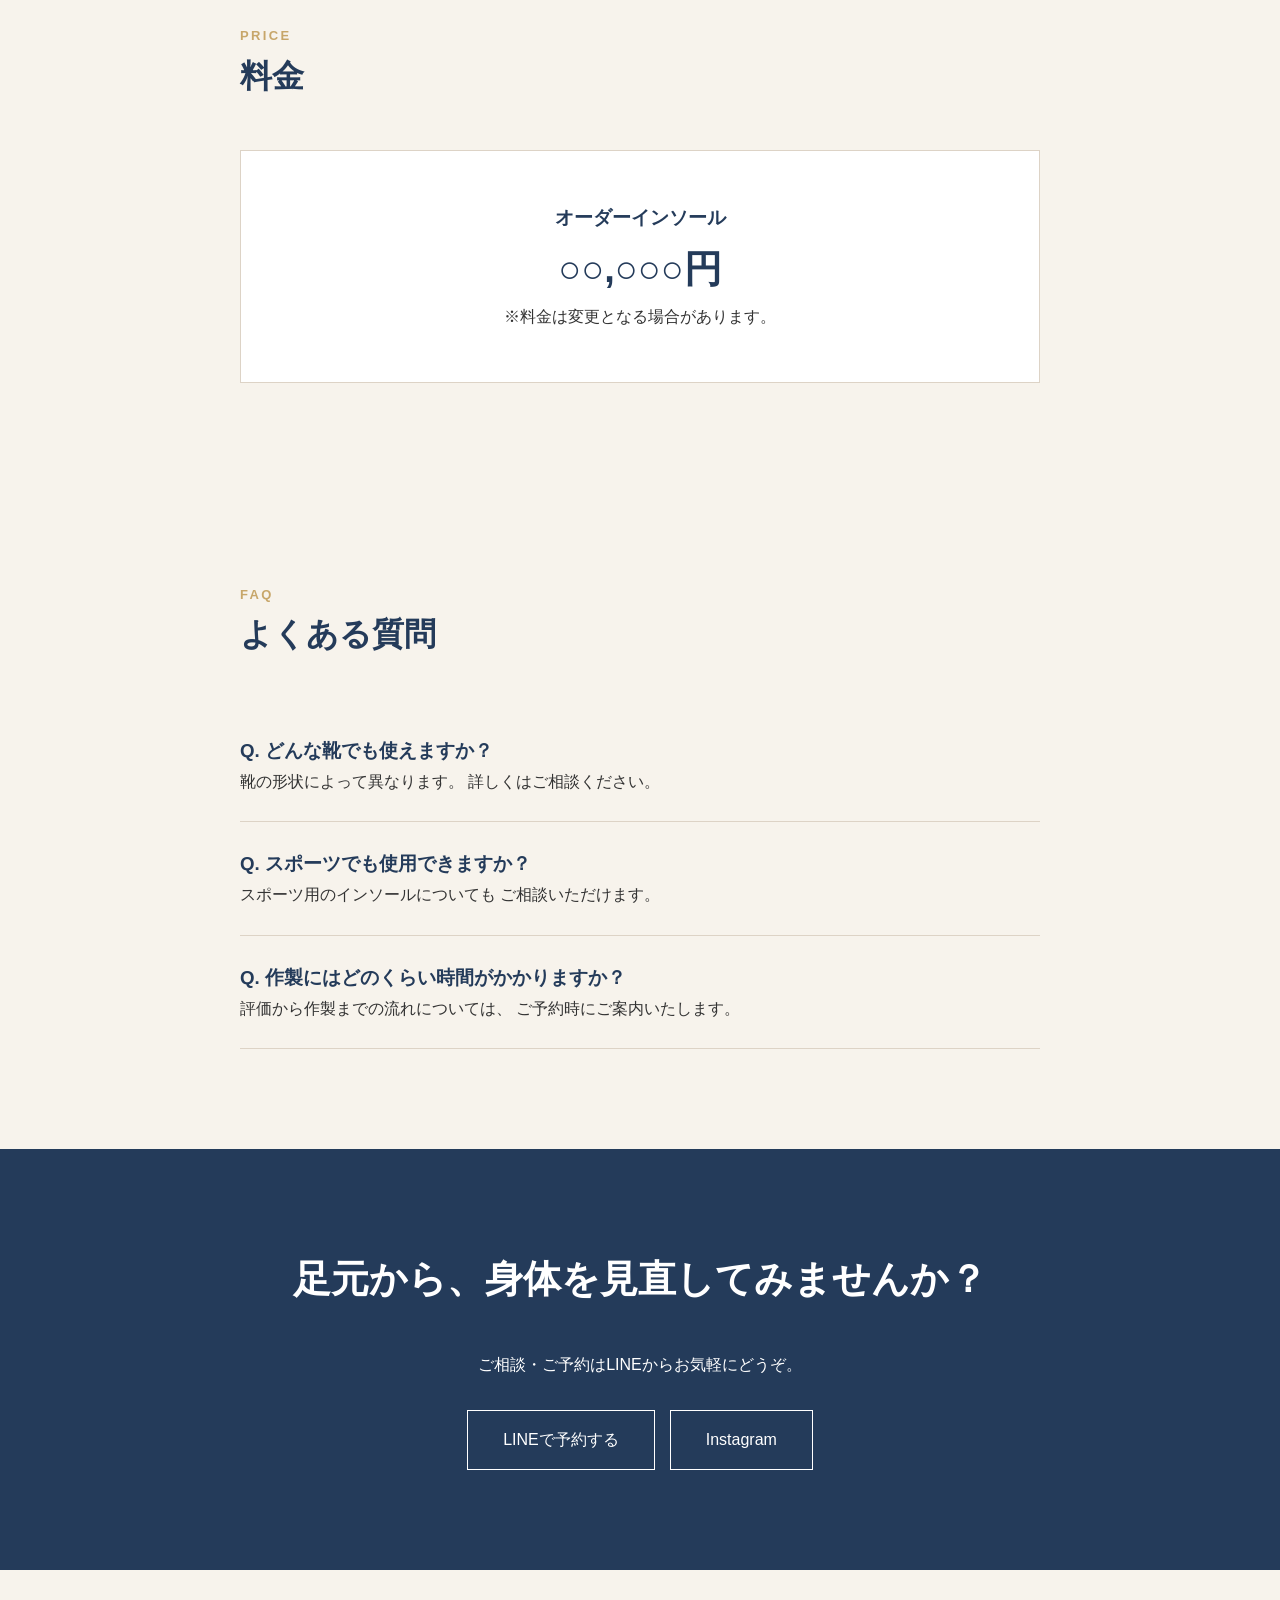
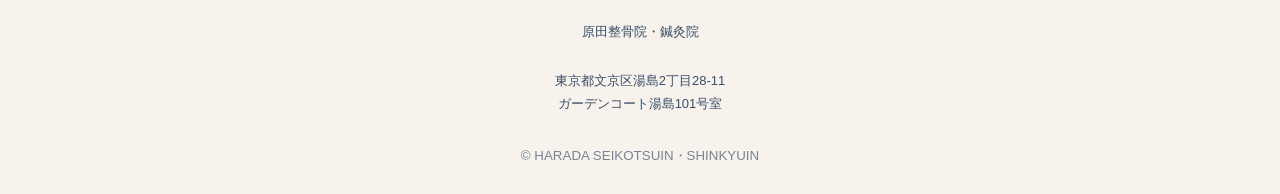
==== commit 33a123b2: "Update insole.html" ====
--- a/insole.html
+++ b/insole.html
@@ -35,6 +35,7 @@
                 <li><a href="index.html#about">院長紹介</a></li>
                 <li><a href="index.html#treatment">施術内容</a></li>
                 <li><a href="insole.html">インソール</a></li>
+                <li><a href="symptoms.html">症状・疾患</a></li>
                 <li><a href="index.html#access">アクセス</a></li>
             </ul>
         </nav>
--- a/style.css
+++ b/style.css
@@ -3848,3 +3848,383 @@
  .insole-hero .cta-btn{
     margin-top:30px;
 }
+
+/* =========================================
+   症状・疾患ページ
+========================================= */
+
+.symptoms-hero{
+    background:#F7F3EC;
+    padding:100px 20px 90px;
+    text-align:center;
+    border-bottom:1px solid rgba(36,59,90,.08);
+}
+
+.symptoms-hero-inner{
+    max-width:900px;
+    margin:0 auto;
+}
+
+.symptoms-en{
+    color:#C7A66A;
+    font-size:14px;
+    letter-spacing:3px;
+    margin-bottom:15px;
+}
+
+.symptoms-hero h1{
+    color:#243B5A;
+    font-family:"Noto Serif JP",serif;
+    font-size:42px;
+    letter-spacing:.08em;
+    margin:0 0 20px;
+}
+
+.symptoms-hero p:last-child{
+    color:#243B5A;
+    font-size:16px;
+}
+
+
+/* breadcrumb */
+
+.symptoms-breadcrumb{
+    max-width:1100px;
+    margin:0 auto;
+    padding:25px 20px;
+    font-size:13px;
+    color:#777;
+}
+
+.symptoms-breadcrumb a{
+    color:#243B5A;
+    text-decoration:none;
+}
+
+.symptoms-breadcrumb span{
+    margin:0 8px;
+}
+
+
+/* intro */
+
+.symptoms-intro{
+    text-align:center;
+    padding:35px 20px 70px;
+    color:#333;
+    line-height:2;
+    font-size:15px;
+}
+
+.symptoms-intro p{
+    margin:0 0 10px;
+}
+
+
+/* section */
+
+.symptoms-section{
+    max-width:1000px;
+    margin:0 auto;
+    padding:20px 20px 100px;
+}
+
+.section-title{
+    text-align:center;
+    margin-bottom:45px;
+}
+
+.section-title p{
+    color:#C7A66A;
+    font-size:13px;
+    letter-spacing:3px;
+    margin-bottom:8px;
+}
+
+.section-title h2{
+    color:#243B5A;
+    font-family:"Noto Serif JP",serif;
+    font-size:32px;
+    letter-spacing:.08em;
+    margin:0;
+}
+
+
+/* category */
+
+.symptom-category{
+    margin-bottom:12px;
+    border-radius:4px;
+    overflow:hidden;
+    background:#F7F3EC;
+}
+
+
+/* category button */
+
+.symptom-category-btn{
+    width:100%;
+    border:none;
+    background:#F7F3EC;
+    color:#243B5A;
+    padding:24px 30px;
+    display:flex;
+    align-items:center;
+    justify-content:space-between;
+    font-family:"Noto Serif JP","Noto Sans JP",sans-serif;
+    font-size:20px;
+    letter-spacing:.08em;
+    cursor:pointer;
+    transition:.3s;
+}
+
+.symptom-category-btn:hover{
+    background:#F0E9DD;
+}
+
+.symptom-icon{
+    color:#C7A66A;
+    font-family:Arial,sans-serif;
+    font-size:25px;
+    font-weight:300;
+}
+
+
+/* items */
+
+.symptom-items{
+    max-height:0;
+    overflow:hidden;
+    transition:max-height .35s ease;
+    background:#FCFAF6;
+    display:grid;
+    grid-template-columns:repeat(2,1fr);
+    gap:0;
+}
+
+.symptom-item{
+    display:block;
+    padding:17px 30px;
+    color:#243B5A;
+    text-decoration:none;
+    font-size:15px;
+    border-top:1px solid rgba(36,59,90,.08);
+    transition:.3s;
+}
+
+.symptom-item:hover{
+    background:#F0E9DD;
+}
+
+.symptom-item span{
+    color:#C7A66A;
+    margin-right:12px;
+    font-size:18px;
+}
+
+
+/* CTA */
+
+.symptoms-cta{
+    background:#243B5A;
+    color:#fff;
+    text-align:center;
+    padding:80px 20px;
+}
+
+.symptoms-cta-en{
+    color:#C7A66A;
+    letter-spacing:3px;
+    font-size:13px;
+    margin-bottom:15px;
+}
+
+.symptoms-cta h2{
+    font-family:"Noto Serif JP",serif;
+    font-size:27px;
+    line-height:1.8;
+    font-weight:500;
+    margin:0 0 35px;
+}
+
+.symptoms-cta-buttons{
+    display:flex;
+    justify-content:center;
+    gap:15px;
+    flex-wrap:wrap;
+}
+
+.symptoms-cta-btn{
+    display:inline-block;
+    min-width:220px;
+    padding:15px 25px;
+    border:1px solid #C7A66A;
+    background:#C7A66A;
+    color:#fff;
+    text-decoration:none;
+    letter-spacing:.08em;
+    transition:.3s;
+}
+
+.symptoms-cta-btn:hover{
+    opacity:.85;
+}
+
+.symptoms-cta-btn.outline{
+    background:transparent;
+}
+
+
+/* footer */
+
+.footer{
+    background:#F7F3EC;
+    color:#243B5A;
+    text-align:center;
+    padding:50px 20px 25px;
+}
+
+.footer-logo{
+    width:220px;
+    max-width:80%;
+    height:auto;
+    margin-bottom:20px;
+}
+
+.footer p{
+    line-height:1.8;
+    font-size:13px;
+}
+
+.footer .copyright{
+    margin-top:30px;
+    font-size:11px;
+    opacity:.7;
+}
+
+
+/* PC */
+
+.sp-only{
+    display:none;
+}
+
+
+/* =========================================
+   MOBILE
+========================================= */
+
+@media(max-width:600px){
+
+    .symptoms-hero{
+        padding:70px 20px 65px;
+    }
+
+    .symptoms-en{
+        font-size:12px;
+        letter-spacing:2.5px;
+    }
+
+    .symptoms-hero h1{
+        font-size:31px;
+        margin-bottom:15px;
+    }
+
+    .symptoms-hero p:last-child{
+        font-size:14px;
+    }
+
+
+    .symptoms-breadcrumb{
+        padding:18px 20px;
+        font-size:12px;
+    }
+
+
+    .symptoms-intro{
+        padding:25px 20px 55px;
+        font-size:14px;
+        line-height:2;
+    }
+
+    .sp-only{
+        display:block;
+    }
+
+
+    .symptoms-section{
+        padding:0 15px 70px;
+    }
+
+    .section-title{
+        margin-bottom:30px;
+    }
+
+    .section-title p{
+        font-size:11px;
+        letter-spacing:2.5px;
+    }
+
+    .section-title h2{
+        font-size:26px;
+    }
+
+
+    .symptom-category{
+        margin-bottom:8px;
+    }
+
+    .symptom-category-btn{
+        padding:20px 20px;
+        font-size:17px;
+    }
+
+    .symptom-icon{
+        font-size:23px;
+    }
+
+
+    .symptom-items{
+        grid-template-columns:1fr;
+    }
+
+    .symptom-item{
+        padding:15px 20px;
+        font-size:14px;
+    }
+
+
+    .symptoms-cta{
+        padding:60px 20px;
+    }
+
+    .symptoms-cta-en{
+        font-size:11px;
+    }
+
+    .symptoms-cta h2{
+        font-size:21px;
+        line-height:1.8;
+    }
+
+    .symptoms-cta-buttons{
+        flex-direction:column;
+        align-items:center;
+    }
+
+    .symptoms-cta-btn{
+        width:100%;
+        max-width:320px;
+        box-sizing:border-box;
+    }
+
+
+    .footer{
+        padding:40px 20px 20px;
+    }
+
+    .footer-logo{
+        width:190px;
+    }
+
+}
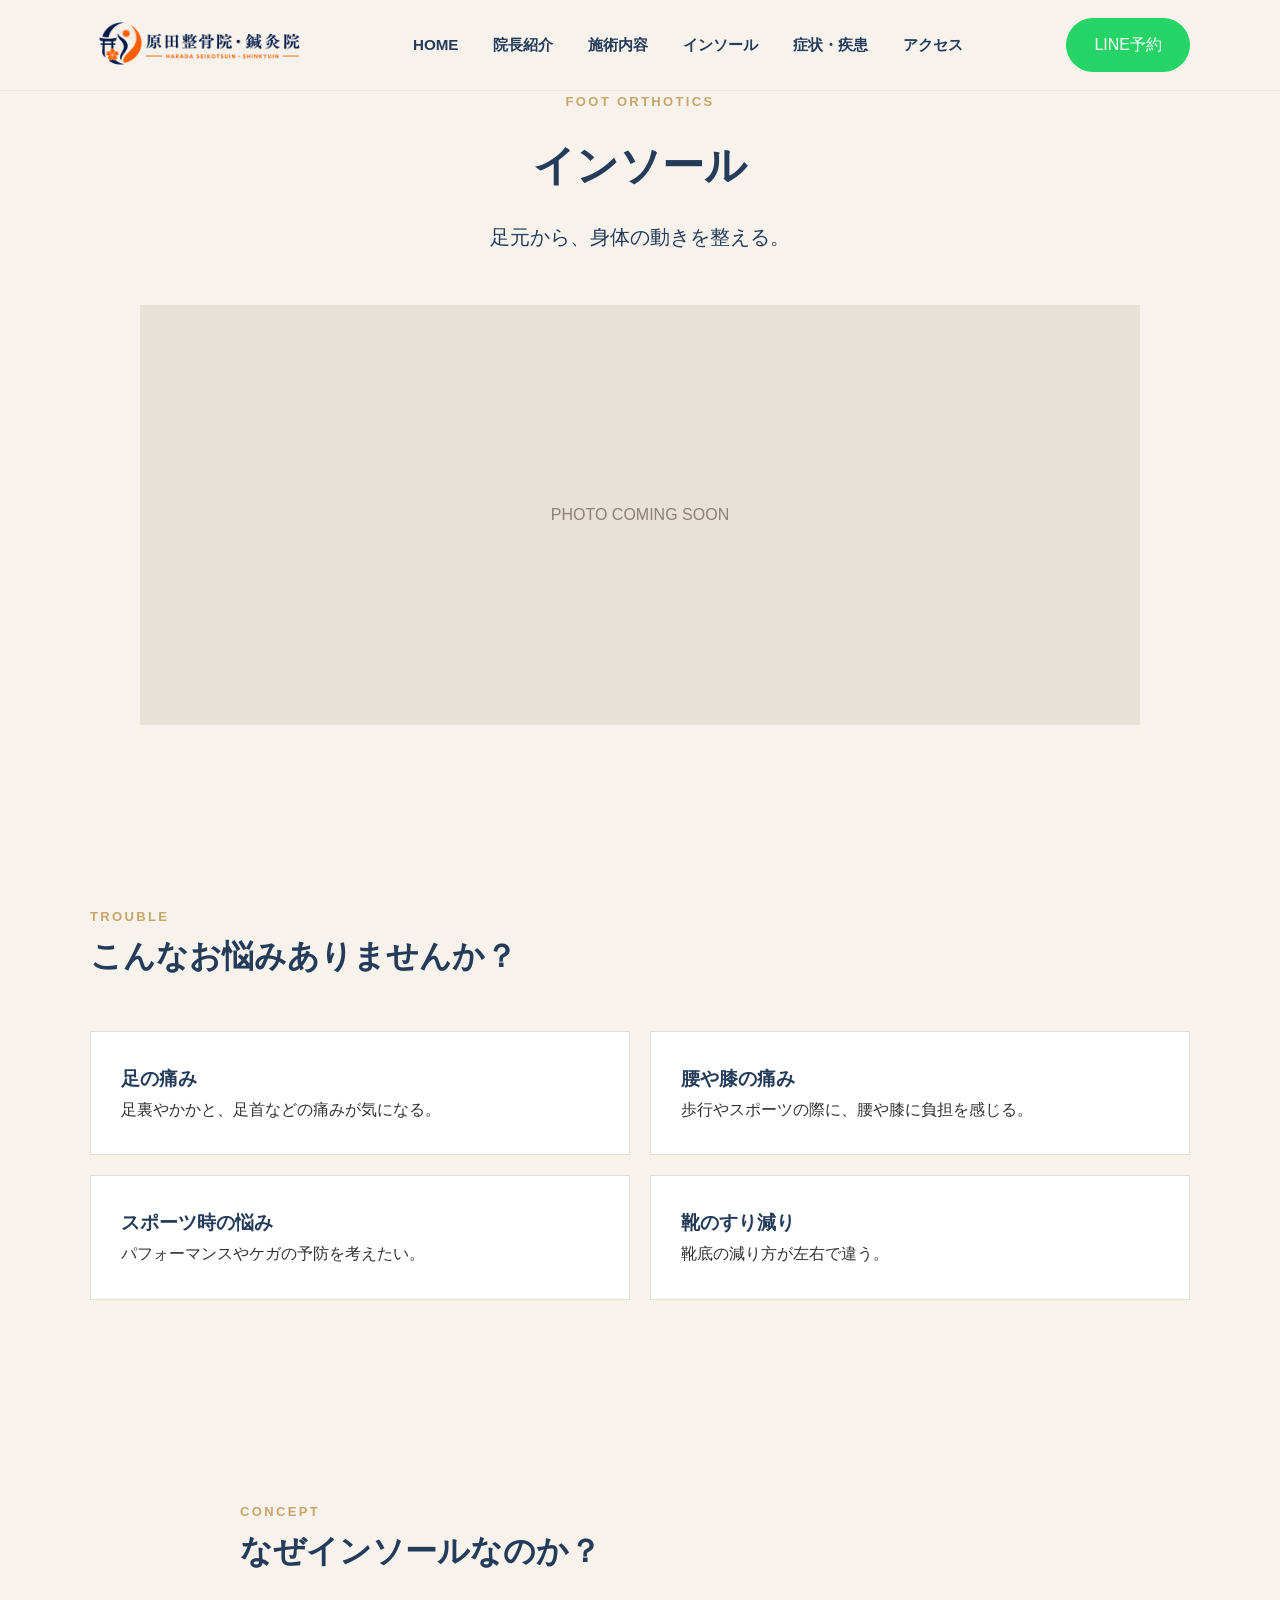
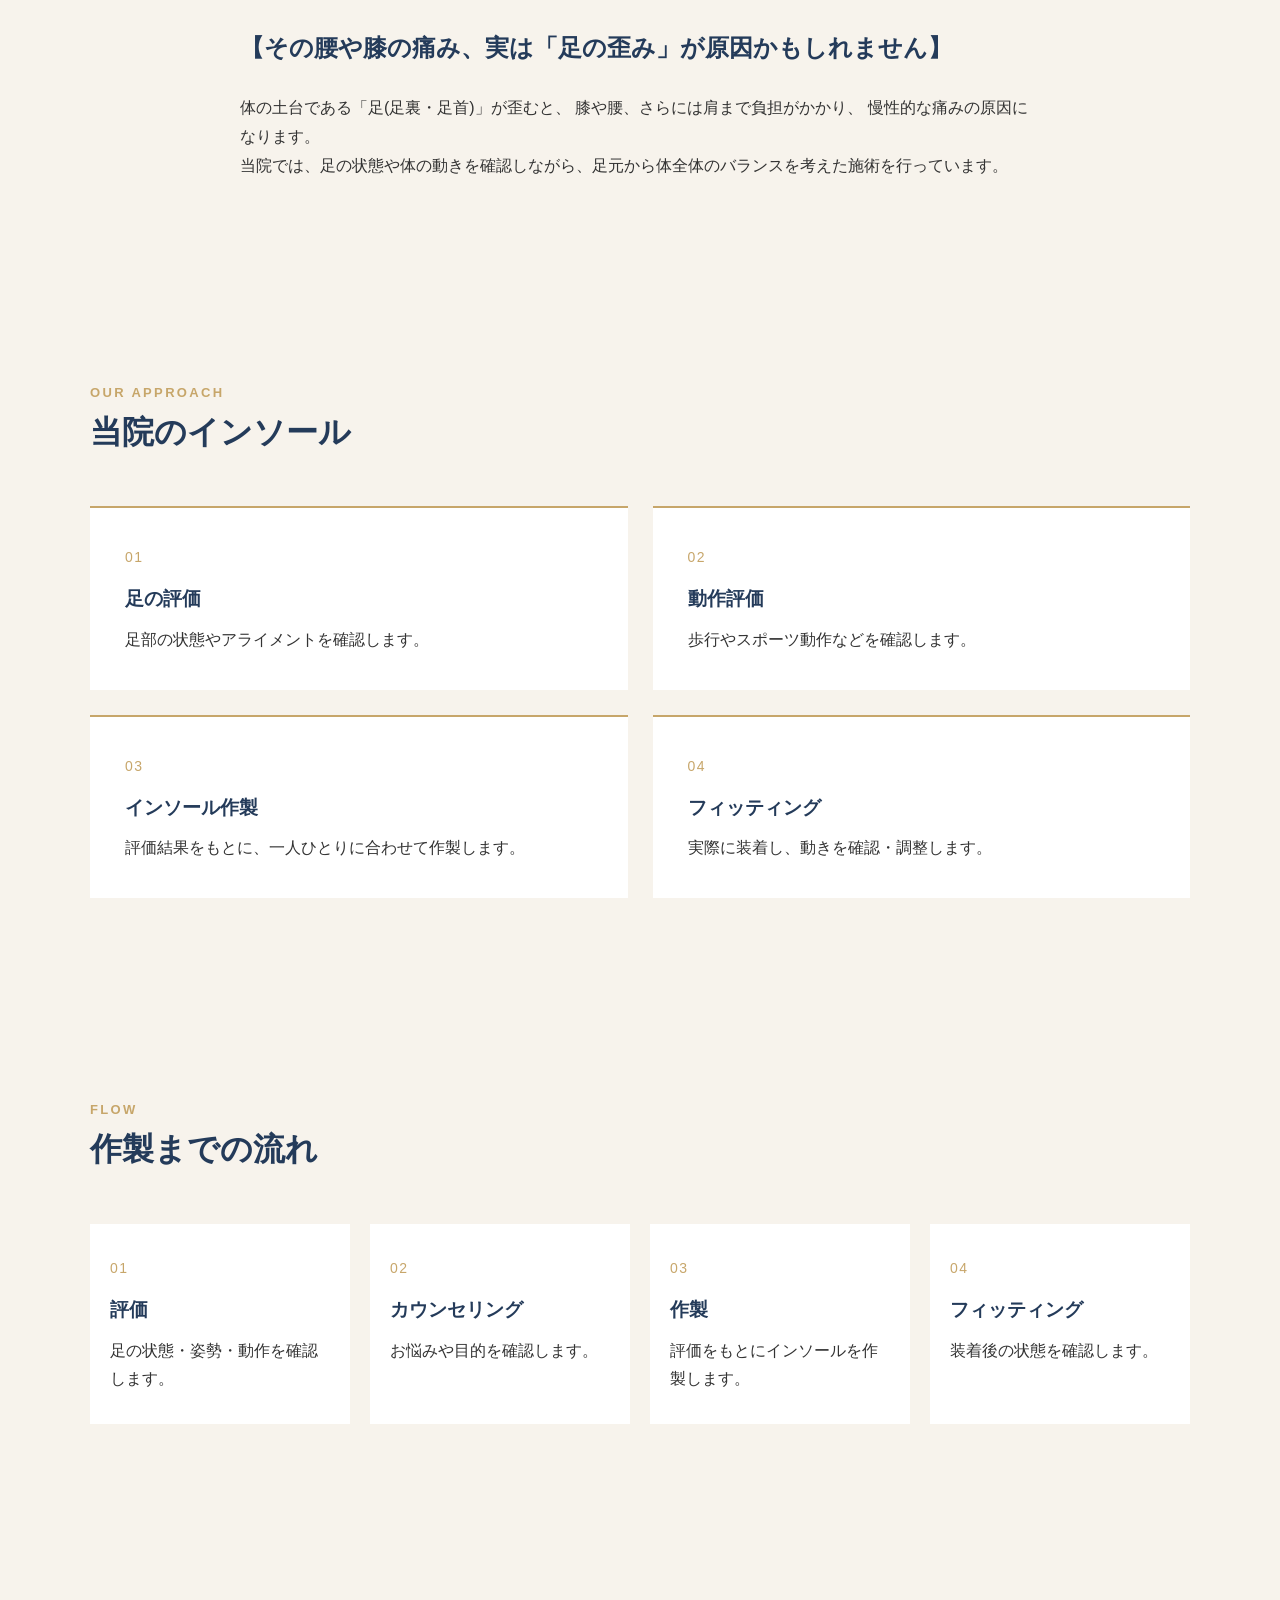
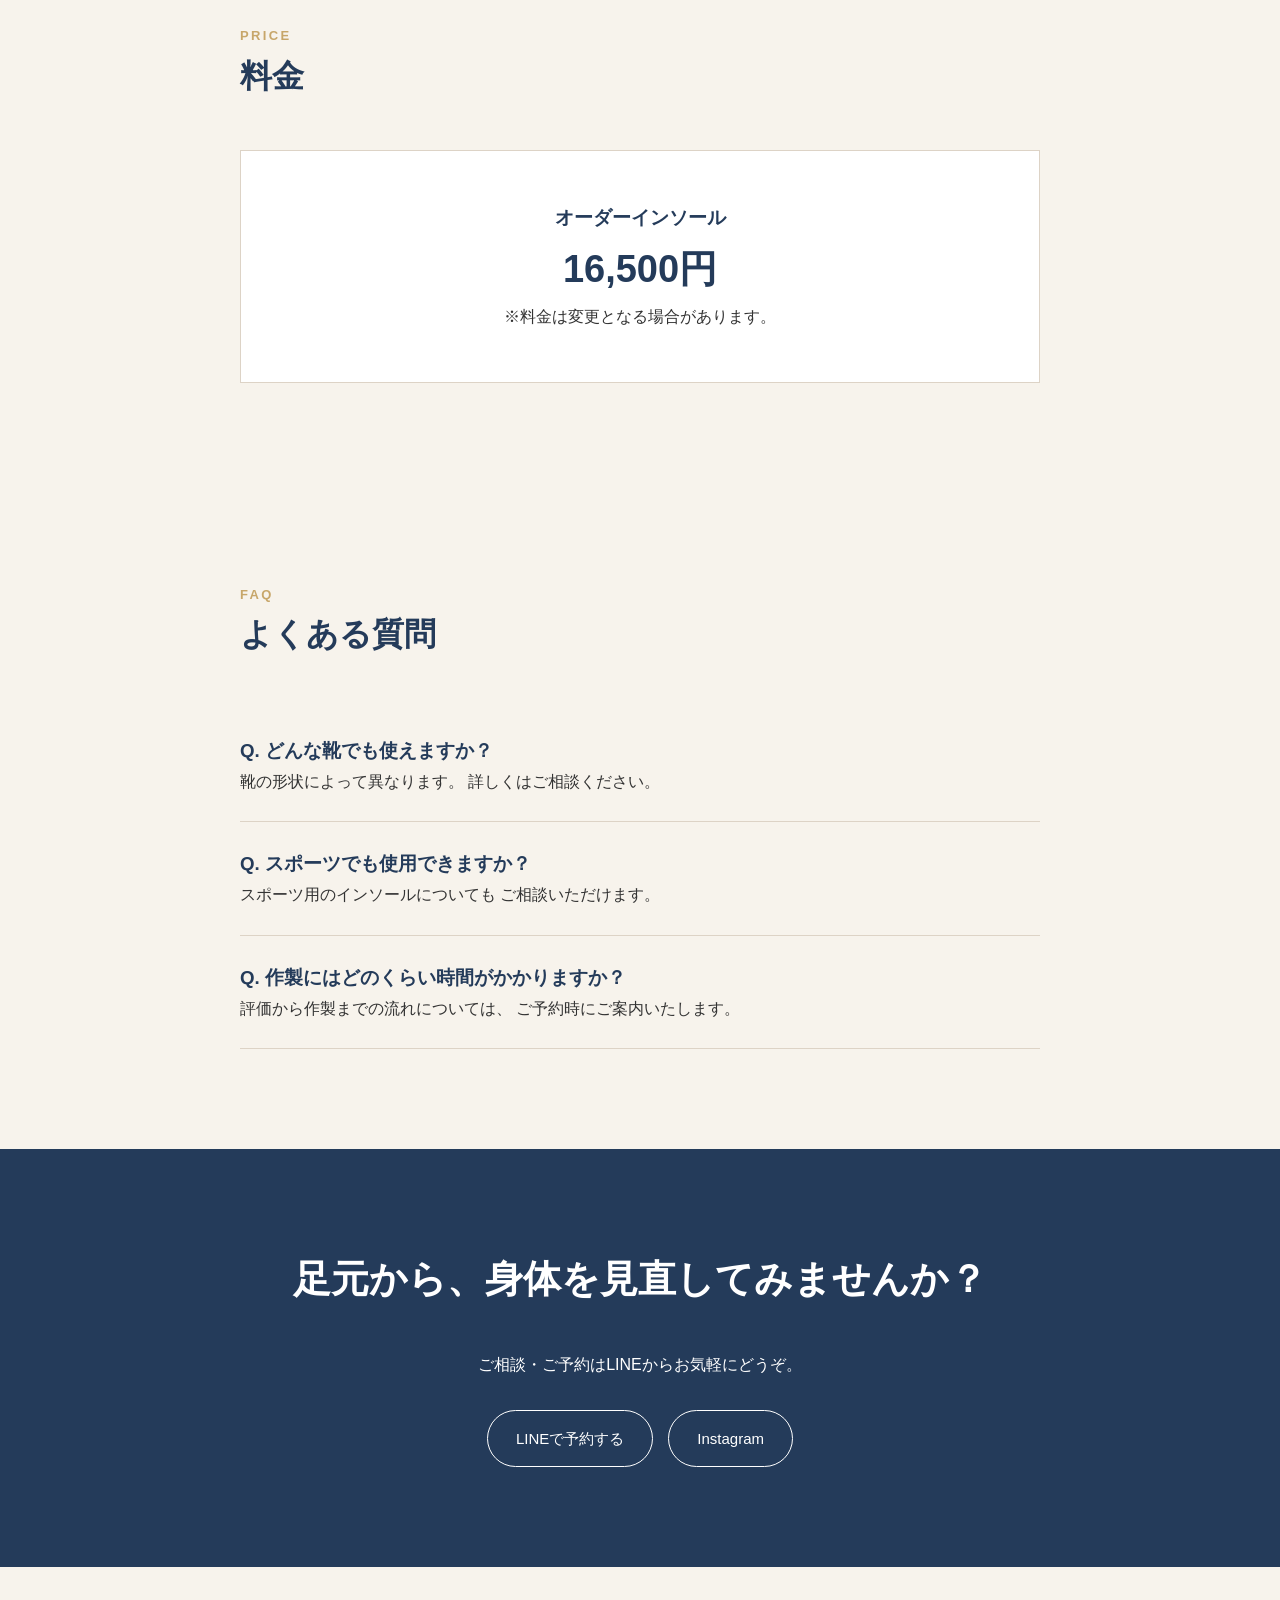
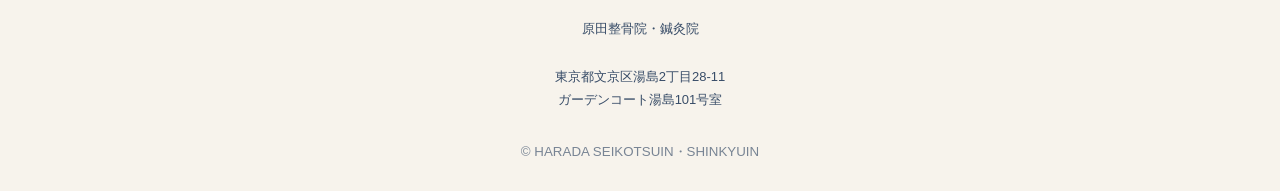
==== commit a7d1cf6c: "Update price in insole.html to 16,500円" ====
--- a/insole.html
+++ b/insole.html
@@ -302,7 +302,7 @@
             </h3>
 
             <p class="price">
-                ○○,○○○円
+                16,500円
             </p>
 
             <p>
--- a/style.css
+++ b/style.css
@@ -4228,3 +4228,395 @@
     }
 
 }
+
+/* =========================================
+   症状ページ レイアウト調整
+========================================= */
+
+.symptoms-hero{
+    padding:70px 20px 60px;
+}
+
+.symptoms-hero h1{
+    font-size:42px;
+    margin-bottom:15px;
+}
+
+.symptoms-intro{
+    padding:35px 20px 45px;
+}
+
+.symptoms-section{
+    padding-top:10px;
+}
+
+.section-title{
+    margin-bottom:30px;
+}
+
+.symptom-category-btn{
+    font-size:20px;
+    padding:22px 28px;
+}
+
+
+/* PCで少し大きく見せる */
+@media(min-width:601px){
+
+    .symptoms-intro{
+        font-size:16px;
+    }
+
+    .symptom-category{
+        margin-bottom:10px;
+    }
+
+    .symptom-category-btn{
+        padding:24px 30px;
+        font-size:21px;
+    }
+
+}
+
+
+/* スマホ */
+@media(max-width:600px){
+
+    .symptoms-hero{
+        padding:55px 20px 45px;
+    }
+
+    .symptoms-hero h1{
+        font-size:30px;
+    }
+
+    .symptoms-intro{
+        padding:25px 20px 40px;
+    }
+
+}
+
+/* =========================================
+   院長紹介
+========================================= */
+
+.director-section{
+    background:#fff;
+    padding:80px 20px 100px;
+}
+
+.director-container{
+    max-width:900px;
+    margin:0 auto;
+}
+
+
+/* タイトル */
+
+.director-title{
+    text-align:center;
+    margin-bottom:45px;
+}
+
+.director-en{
+    color:#C7A66A;
+    font-size:13px;
+    letter-spacing:4px;
+    margin:0 0 15px;
+}
+
+.director-title h2{
+    color:#243B5A;
+    font-family:"Noto Serif JP",serif;
+    font-size:42px;
+    font-weight:500;
+    letter-spacing:.08em;
+    margin:0;
+}
+
+.director-line{
+    width:55px;
+    height:2px;
+    background:#C7A66A;
+    margin:25px auto 0;
+}
+
+
+/* 写真 */
+
+.director-photo{
+    width:100%;
+    max-width:650px;
+    margin:0 auto 45px;
+}
+
+.director-photo img{
+    width:100%;
+    display:block;
+    aspect-ratio:4 / 5;
+    object-fit:cover;
+}
+
+
+/* 名前 */
+
+.director-profile{
+    max-width:650px;
+    margin:0 auto;
+}
+
+.director-name{
+    display:flex;
+    align-items:baseline;
+    gap:15px;
+    flex-wrap:wrap;
+    margin-bottom:25px;
+    color:#243B5A;
+}
+
+.director-name span{
+    font-size:15px;
+}
+
+.director-name strong{
+    font-family:"Noto Serif JP",serif;
+    font-size:34px;
+    font-weight:500;
+}
+
+.director-name small{
+    color:#C7A66A;
+    font-size:12px;
+    letter-spacing:2px;
+}
+
+
+/* 資格 */
+
+.director-qualifications{
+    background:#F7F3EC;
+    padding:20px 25px;
+    margin:0;
+    list-style:none;
+}
+
+.director-qualifications li{
+    position:relative;
+    padding:7px 0 7px 22px;
+    color:#243B5A;
+    font-size:15px;
+}
+
+.director-qualifications li::before{
+    content:"";
+    position:absolute;
+    left:0;
+    top:15px;
+    width:8px;
+    height:8px;
+    background:#C7A66A;
+    border-radius:50%;
+}
+
+
+/* ごあいさつ */
+
+.director-message{
+    max-width:900px;
+    margin:70px auto 0;
+    padding:45px 50px;
+    background:#F7F3EC;
+}
+
+.director-message h3{
+    color:#243B5A;
+    font-family:"Noto Serif JP",serif;
+    font-size:28px;
+    font-weight:500;
+    margin:0 0 25px;
+    padding-bottom:18px;
+    border-bottom:1px solid #C7A66A;
+}
+
+.director-message-text{
+    color:#243B5A;
+    font-size:14px;
+    line-height:2;
+}
+
+.director-message-text p{
+    margin:0 0 15px;
+}
+
+.director-message-text p:last-child{
+    margin-bottom:0;
+}
+
+
+/* =========================================
+   スマホ
+========================================= */
+
+@media(max-width:600px){
+
+    .director-section{
+        padding:65px 20px 70px;
+    }
+
+    .director-title{
+        margin-bottom:35px;
+    }
+
+    .director-en{
+        font-size:11px;
+        letter-spacing:3px;
+    }
+
+    .director-title h2{
+        font-size:31px;
+    }
+
+    .director-line{
+        margin-top:20px;
+    }
+
+
+    .director-photo{
+        margin-bottom:35px;
+    }
+
+    .director-photo img{
+        aspect-ratio:4 / 5;
+    }
+
+
+    .director-name{
+        gap:8px;
+        margin-bottom:20px;
+    }
+
+    .director-name span{
+        font-size:14px;
+    }
+
+    .director-name strong{
+        font-size:27px;
+    }
+
+    .director-name small{
+        font-size:10px;
+        letter-spacing:1.5px;
+    }
+
+
+    .director-qualifications{
+        padding:18px 20px;
+    }
+
+    .director-qualifications li{
+        font-size:14px;
+    }
+
+
+    .director-message{
+        margin-top:50px;
+        padding:30px 25px;
+    }
+
+    .director-message h3{
+        font-size:24px;
+        margin-bottom:25px;
+    }
+
+    .director-message-text{
+        font-size:13px;
+        line-height:2;
+    }
+
+}
+
+/* PC版：院長紹介と名前の位置だけ調整 */
+
+@media(min-width:601px){
+
+    .director-container{
+        align-items:start;
+    }
+
+    .director-title{
+        margin-bottom:20px;
+        padding-top:0;
+    }
+
+    .director-title h2{
+        margin-top:0;
+    }
+
+    .director-profile{
+        margin-top:-55px;
+    }
+
+}
+
+.insole-image{
+    overflow:hidden;
+    border-radius:20px;
+}
+
+.insole-image img{
+    width:100%;
+    height:100%;
+    display:block;
+    object-fit:cover;
+    object-position:center;
+}
+
+/* 電話するボタンをLINE・Instagramと統一 */
+.cta-btn{
+    display:inline-flex;
+    align-items:center;
+    justify-content:center;
+    padding:14px 28px;
+    border:1px solid #fff;
+    border-radius:50px;
+    background:transparent;
+    color:#fff;
+    text-decoration:none;
+    font-size:15px;
+    font-weight:500;
+    transition:0.3s;
+}
+
+.cta-btn:hover{
+    background:#fff;
+    color:#243B5A;
+}
+
+/* PC：電話するボタンを他のCTAと統一 */
+@media (min-width: 601px){
+
+    .cta-btn{
+        display:inline-flex !important;
+        align-items:center !important;
+        justify-content:center !important;
+
+        padding:14px 28px !important;
+
+        border:1px solid #fff !important;
+        border-radius:50px !important;
+
+        background:transparent !important;
+        color:#fff !important;
+
+        text-decoration:none !important;
+        font-size:15px !important;
+        font-weight:500 !important;
+
+        box-shadow:none !important;
+    }
+
+    .cta-btn:hover{
+        background:#fff !important;
+        color:#243B5A !important;
+    }
+}
